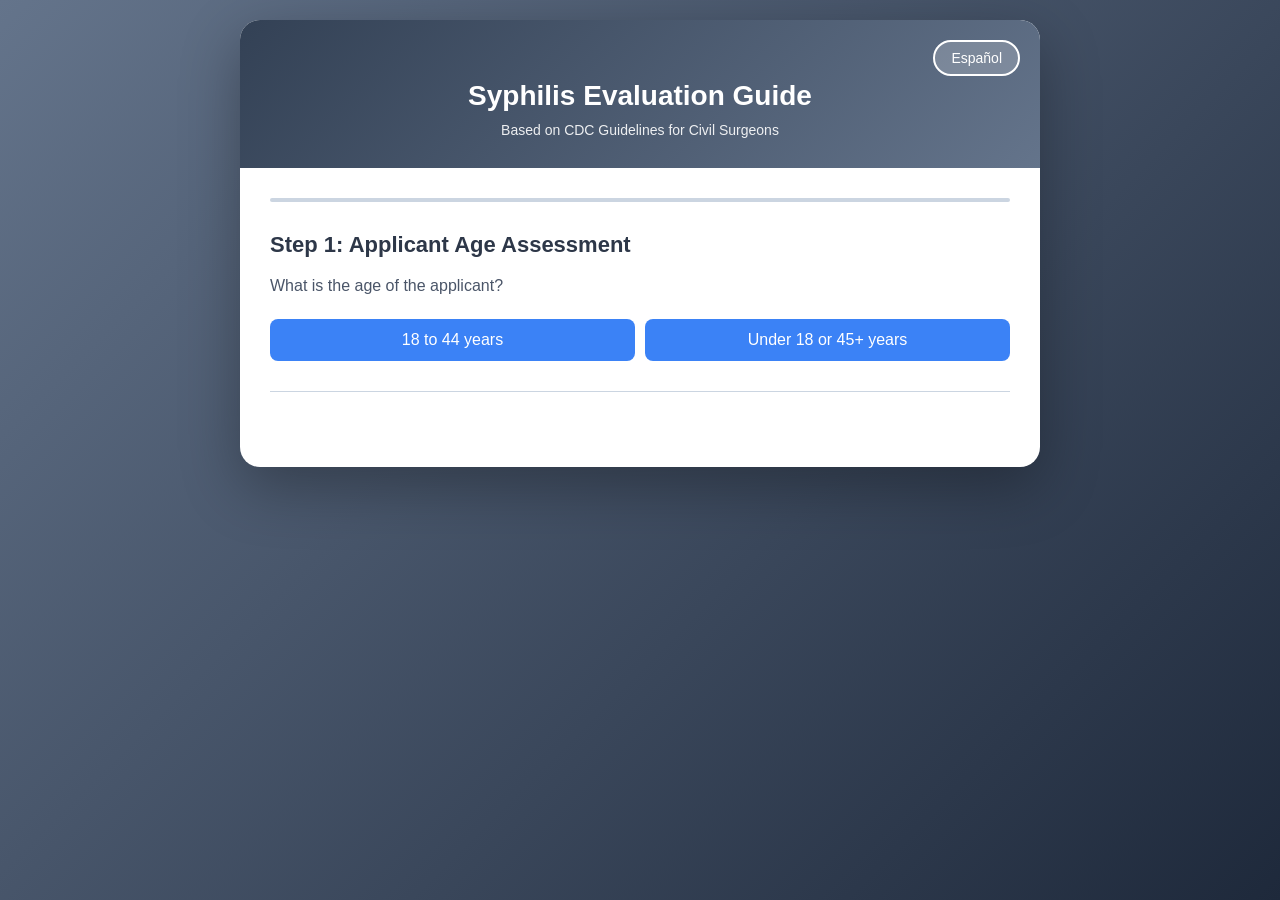
==== index.html @ 710789fc "Initial commit: Syphilis Evaluation Guide PWA" ====
<!DOCTYPE html>
<html lang="en">
<head>
    <meta charset="UTF-8">
    <meta name="viewport" content="width=device-width, initial-scale=1.0">
    <title>Syphilis Evaluation Guide - CDC Guidelines / Guía de Evaluación de Sífilis</title>
    
    <!-- PWA Meta Tags -->
    <link rel="manifest" href="./manifest.json">
    <meta name="theme-color" content="#1e40af">
    <meta name="msapplication-TileColor" content="#1e40af">
    <meta name="msapplication-navbutton-color" content="#1e40af">
    <meta name="application-name" content="Syphilis Guide">
    
    <!-- iOS Meta Tags -->
    <meta name="apple-mobile-web-app-capable" content="yes">
    <meta name="apple-mobile-web-app-status-bar-style" content="default">
    <meta name="apple-mobile-web-app-title" content="Syphilis Guide">
    <link rel="apple-touch-icon" href="./imm_syph_icon_192.png">
    <link rel="apple-touch-icon-precomposed" href="./imm_syph_icon_192.png">
    <link rel="apple-touch-icon" sizes="180x180" href="./imm_syph_icon_192.png">
    <link rel="apple-touch-icon" sizes="152x152" href="./imm_syph_icon_192.png">
    <link rel="apple-touch-icon" sizes="120x120" href="./imm_syph_icon_192.png">
    
    <!-- Favicon -->
    <link rel="icon" type="image/png" sizes="192x192" href="./imm_syph_icon_192.png">
    <link rel="icon" type="image/png" sizes="512x512" href="./imm_syph_icon_512.png">
    <style>
        * {
            margin: 0;
            padding: 0;
            box-sizing: border-box;
        }
        
        body {
            font-family: -apple-system, BlinkMacSystemFont, 'Segoe UI', Roboto, Oxygen, Ubuntu, sans-serif;
            background: linear-gradient(135deg, #64748b 0%, #1e293b 100%);
            min-height: 100vh;
            padding: 20px;
        }
        
        .container {
            max-width: 800px;
            margin: 0 auto;
            background: white;
            border-radius: 20px;
            box-shadow: 0 20px 60px rgba(0,0,0,0.3);
            overflow: hidden;
            animation: slideIn 0.5s ease-out;
        }
        
        @keyframes slideIn {
            from {
                opacity: 0;
                transform: translateY(-20px);
            }
            to {
                opacity: 1;
                transform: translateY(0);
            }
        }
        
        .header {
            background: linear-gradient(135deg, #334155 0%, #64748b 100%);
            color: white;
            padding: 60px 30px 30px;
            text-align: center;
            position: relative;
        }
        
        .header h1 {
            font-size: 28px;
            margin-bottom: 10px;
        }
        
        .header p {
            opacity: 0.9;
            font-size: 14px;
        }
        
        .language-toggle {
            position: absolute !important;
            top: 20px !important;
            right: 20px !important;
            background: rgba(255,255,255,0.2) !important;
            border: 2px solid white !important;
            color: white !important;
            padding: 8px 16px !important;
            border-radius: 20px !important;
            cursor: pointer !important;
            font-size: 14px !important;
            transition: all 0.3s ease !important;
            z-index: 10 !important;
            flex: none !important;
            min-width: auto !important;
        }
        
        /* Mobile responsive styles */
        @media (max-width: 768px) {
            body {
                padding: 10px;
            }
            
            .header {
                padding: 70px 20px 30px;
            }
            
            .header h1 {
                font-size: 24px;
                margin-top: 10px;
            }
            
            .language-toggle {
                top: 15px;
                right: 15px;
                font-size: 12px;
                padding: 6px 12px;
            }
            
            .content {
                padding: 20px;
            }
        }
        
        @media (max-width: 480px) {
            .header {
                padding: 80px 15px 25px;
            }
            
            .header h1 {
                font-size: 20px;
                line-height: 1.2;
            }
            
            .language-toggle {
                top: 12px;
                right: 12px;
                font-size: 11px;
                padding: 5px 10px;
            }
        }
        
        .language-toggle:hover {
            background: rgba(255,255,255,0.3) !important;
            transform: translateY(-2px) !important;
        }
        
        .content {
            padding: 30px;
        }
        
        .step {
            display: none;
            animation: fadeIn 0.3s ease-in;
        }
        
        .step.active {
            display: block;
        }
        
        @keyframes fadeIn {
            from {
                opacity: 0;
            }
            to {
                opacity: 1;
            }
        }
        
        .question {
            margin-bottom: 25px;
        }
        
        .question h2 {
            color: #2d3748;
            font-size: 22px;
            margin-bottom: 15px;
        }
        
        .question p {
            color: #4a5568;
            line-height: 1.6;
            margin-bottom: 20px;
        }
        
        .button-group {
            display: flex;
            gap: 10px;
            flex-wrap: wrap;
        }
        
        button {
            background: #3b82f6;
            color: white;
            border: none;
            padding: 12px 24px;
            font-size: 16px;
            border-radius: 8px;
            cursor: pointer;
            transition: all 0.3s ease;
            flex: 1;
            min-width: 120px;
            text-align: center;
            box-sizing: border-box;
        }
        
        button:hover {
            background: #1d4ed8;
            transform: translateY(-2px);
            box-shadow: 0 4px 12px rgba(59, 130, 246, 0.3);
        }
        
        button.secondary {
            background: #64748b;
        }
        
        button.secondary:hover {
            background: #475569;
        }
        
        .result {
            background: #f1f5f9;
            border-left: 4px solid #3b82f6;
            padding: 20px;
            border-radius: 8px;
            margin-bottom: 20px;
        }
        
        .result h3 {
            color: #1e40af;
            margin-bottom: 10px;
        }
        
        .result p {
            color: #1e40af;
            line-height: 1.6;
        }
        
        .result ul {
            margin: 10px 0 10px 20px;
            color: #1e40af;
        }
        
        .result li {
            margin: 5px 0;
        }
        
        .warning {
            background: #fef2f2;
            border-left: 4px solid #dc2626;
            padding: 15px;
            border-radius: 8px;
            margin: 15px 0;
        }
        
        .warning strong {
            color: #dc2626;
        }
        
        .info {
            background: #eff6ff;
            border-left: 4px solid #60a5fa;
            padding: 15px;
            border-radius: 8px;
            margin: 15px 0;
        }
        
        .info strong {
            color: #3b82f6;
        }
        
        .progress-bar {
            background: #cbd5e1;
            height: 4px;
            border-radius: 2px;
            margin-bottom: 30px;
            overflow: hidden;
        }
        
        .progress {
            background: #3b82f6;
            height: 100%;
            width: 0;
            transition: width 0.3s ease;
        }
        
        .nav-buttons {
            display: flex;
            justify-content: space-between;
            margin-top: 30px;
            padding-top: 20px;
            border-top: 1px solid #cbd5e1;
        }
        
        .treatment-table {
            width: 100%;
            border-collapse: collapse;
            margin: 20px 0;
        }
        
        .treatment-table th,
        .treatment-table td {
            padding: 12px;
            text-align: left;
            border-bottom: 1px solid #cbd5e1;
        }
        
        .treatment-table th {
            background: #f1f5f9;
            font-weight: 600;
            color: #1e40af;
        }
        
        .treatment-table td {
            color: #475569;
        }
        
        .badge {
            display: inline-block;
            padding: 4px 12px;
            background: #e2e8f0;
            color: #1e40af;
            border-radius: 12px;
            font-size: 14px;
            font-weight: 500;
        }
        
        .badge.class-a {
            background: #fed7d7;
            color: #742a2a;
        }
        
        .badge.class-b {
            background: #dbeafe;
            color: #1e40af;
        }
        
        .badge.no-class {
            background: #d1fae5;
            color: #065f46;
            border: 2px solid #047857;
        }
        
        .lang-en { display: inline-block !important; }
        .lang-es { display: none !important; }
        body.spanish .lang-en { display: none !important; }
        body.spanish .lang-es { display: inline-block !important; }
    </style>
</head>
<body>
    <div class="container">
        <div class="header">
            <button class="language-toggle" onclick="toggleLanguage()">
                <span class="lang-en">Español</span>
                <span class="lang-es">English</span>
            </button>
            <h1>
                <span class="lang-en">Syphilis Evaluation Guide</span>
                <span class="lang-es">Guía de Evaluación de Sífilis</span>
            </h1>
            <p>
                <span class="lang-en">Based on CDC Guidelines for Civil Surgeons</span>
                <span class="lang-es">Basado en las Directrices de los CDC para Cirujanos Civiles</span>
            </p>
        </div>
        
        <div class="content">
            <div class="progress-bar">
                <div class="progress" id="progressBar"></div>
            </div>
            
            <!-- Step 1: Age Assessment -->
            <div class="step active" id="step1">
                <div class="question">
                    <h2>
                        <span class="lang-en">Step 1: Applicant Age Assessment</span>
                        <span class="lang-es">Paso 1: Evaluación de Edad del Solicitante</span>
                    </h2>
                    <p>
                        <span class="lang-en">What is the age of the applicant?</span>
                        <span class="lang-es">¿Cuál es la edad del solicitante?</span>
                    </p>
                    <div class="button-group">
                        <button onclick="goToStep(2)">
                            <span class="lang-en">18 to 44 years</span>
                            <span class="lang-es">18 a 44 años</span>
                        </button>
                        <button onclick="goToStep(1.5)">
                            <span class="lang-en">Under 18 or 45+ years</span>
                            <span class="lang-es">Menor de 18 o 45+ años</span>
                        </button>
                    </div>
                    <div class="nav-buttons">
                        <button onclick="goBack()" class="secondary back-button" style="display: none;">← <span class="lang-en">Back</span><span class="lang-es">Atrás</span></button>
                    </div>
                </div>
            </div>
            
            <!-- Step 1.5: Suspicion Check for Under 18 or 45+ -->
            <div class="step" id="step1.5">
                <div class="question">
                    <h2>
                        <span class="lang-en">Clinical Suspicion Assessment</span>
                        <span class="lang-es">Evaluación de Sospecha Clínica</span>
                    </h2>
                    <p>
                        <span class="lang-en">Is there reason to suspect syphilis infection?</span>
                        <span class="lang-es">¿Hay razón para sospechar infección por sífilis?</span>
                    </p>
                    <div class="info">
                        <strong>
                            <span class="lang-en">Consider if patient has:</span>
                            <span class="lang-es">Considere si el paciente tiene:</span>
                        </strong>
                        <ul>
                            <li>
                                <span class="lang-en">History of painless genital, anal, or oral sores</span>
                                <span class="lang-es">Historial de llagas indoloras genitales, anales u orales</span>
                            </li>
                            <li>
                                <span class="lang-en">Rash on body, especially palms/soles</span>
                                <span class="lang-es">Erupción en el cuerpo, especialmente en palmas/plantas</span>
                            </li>
                            <li>
                                <span class="lang-en">Partner with syphilis</span>
                                <span class="lang-es">Pareja con sífilis</span>
                            </li>
                            <li>
                                <span class="lang-en">Signs of congenital syphilis (for children)</span>
                                <span class="lang-es">Signos de sífilis congénita (para niños)</span>
                            </li>
                        </ul>
                    </div>
                    <div class="button-group">
                        <button onclick="goToStep(2)">
                            <span class="lang-en">Yes - Proceed with Testing</span>
                            <span class="lang-es">Sí - Proceder con Pruebas</span>
                        </button>
                        <button onclick="showNoTestingRequired()">
                            <span class="lang-en">No - No Testing Required</span>
                            <span class="lang-es">No - No se Requieren Pruebas</span>
                        </button>
                    </div>
                    <div class="nav-buttons">
                        <button onclick="goBack()" class="secondary back-button">← <span class="lang-en">Back</span><span class="lang-es">Atrás</span></button>
                    </div>
                </div>
            </div>
            
            <!-- Step 2: Testing Algorithm Selection -->
            <div class="step" id="step2">
                <div class="question">
                    <h2>
                        <span class="lang-en">Step 2: Select Testing Algorithm</span>
                        <span class="lang-es">Paso 2: Seleccionar Algoritmo de Prueba</span>
                    </h2>
                    <p>
                        <span class="lang-en">Which testing algorithm will you use?</span>
                        <span class="lang-es">¿Qué algoritmo de prueba utilizará?</span>
                    </p>
                    <div class="info">
                        <strong>
                            <span class="lang-en">Note:</span>
                            <span class="lang-es">Nota:</span>
                        </strong> 
                        <span class="lang-en">
                            &bull; Traditional algorithm will run Non-Treponemal Test first (RPR / VDRL).<br>
                            &bull; Reverse algorithm will run Treponemal Test first (T. Pallidum Total AB with Reflex).<br>
                            &bull; Both algorithms are CDC-approved. All tests must be performed on the same blood sample.
                        </span>
                        <span class="lang-es">Ambos algoritmos están aprobados por los CDC. Todas las pruebas deben realizarse en la misma muestra de sangre.</span>
                    </div>
                    <div class="button-group">
                        <button onclick="goToStep(3)">
                            <span class="lang-en">RPR / VDRL</span>
                            <span class="lang-es">RPR / VDRL</span>
                        </button>
                        <button onclick="goToStep(4)">
                            <span class="lang-en">T. Pallidum Total AB with Reflex</span>
                            <span class="lang-es">T. Pallidum Total AB con Reflexión</span>
                        </button>
                    </div>
                    <div class="nav-buttons">
                        <button onclick="goBack()" class="secondary back-button">← <span class="lang-en">Back</span><span class="lang-es">Atrás</span></button>
                    </div>
                </div>
            </div>
            
            <!-- Step 3: Traditional Algorithm -->
            <div class="step" id="step3">
                <div class="question">
                    <h2>
                        <span class="lang-en">Traditional Algorithm Testing</span>
                        <span class="lang-es">Prueba de Algoritmo Tradicional</span>
                    </h2>
                    <p>
                        <span class="lang-en">Start with nontreponemal test (RPR or VDRL)</span>
                        <span class="lang-es">Comience con prueba no treponémica (RPR o VDRL)</span>
                    </p>
                    <div class="warning">
                        <strong>
                            <span class="lang-en">Remember:</span>
                            <span class="lang-es">Recuerde:</span>
                        </strong> 
                        <span class="lang-en">Testing must be ordered by the civil surgeon at the time of immigration medical examination.</span>
                        <span class="lang-es">Las pruebas deben ser ordenadas por el cirujano civil en el momento del examen médico de inmigración.</span>
                    </div>
                    <p>
                        <span class="lang-en">What is the nontreponemal test result?</span>
                        <span class="lang-es">¿Cuál es el resultado de la prueba no treponémica?</span>
                    </p>
                    <div class="button-group">
                        <button onclick="goToStep(3.1)">
                            <span class="lang-en">Reactive (Positive)</span>
                            <span class="lang-es">Reactiva (Positiva)</span>
                        </button>
                        <button onclick="showNegativeResult()">
                            <span class="lang-en">Non-Reactive (Negative)</span>
                            <span class="lang-es">No Reactiva (Negativa)</span>
                        </button>
                    </div>
                    <div class="nav-buttons">
                        <button onclick="goBack()" class="secondary back-button">← <span class="lang-en">Back</span><span class="lang-es">Atrás</span></button>
                    </div>
                </div>
            </div>
            
            <!-- Step 3.1: Treponemal Confirmation -->
            <div class="step" id="step3.1">
                <div class="question">
                    <h2>
                        <span class="lang-en">Treponemal Confirmation Test</span>
                        <span class="lang-es">Prueba de Confirmación Treponémica</span>
                    </h2>
                    <p>
                        <span class="lang-en">Perform treponemal test (TP-PA, TPHA, EIA, CIA, FTA-ABS, etc.)</span>
                        <span class="lang-es">Realizar prueba treponémica (TP-PA, TPHA, EIA, CIA, FTA-ABS, etc.)</span>
                    </p>
                    <p>
                        <span class="lang-en">What is the treponemal test result?</span>
                        <span class="lang-es">¿Cuál es el resultado de la prueba treponémica?</span>
                    </p>
                    <div class="button-group">
                        <button onclick="goToStep(5)">
                            <span class="lang-en">Reactive - Enter Titer</span>
                            <span class="lang-es">Reactiva - Ingresar Título</span>
                        </button>
                        <button onclick="showFalsePositive()">
                            <span class="lang-en">Non-Reactive</span>
                            <span class="lang-es">No Reactiva</span>
                        </button>
                    </div>
                    <div class="nav-buttons">
                        <button onclick="goBack()" class="secondary back-button">← <span class="lang-en">Back</span><span class="lang-es">Atrás</span></button>
                    </div>
                </div>
            </div>
            
            <!-- Step 4: Reverse Algorithm -->
            <div class="step" id="step4">
                <div class="question">
                    <h2>
                        <span class="lang-en">Reverse Algorithm Testing</span>
                        <span class="lang-es">Prueba de Algoritmo Inverso</span>
                    </h2>
                    <p>
                        <span class="lang-en">Start with treponemal test (EIA, CIA, etc.)</span>
                        <span class="lang-es">Comience con prueba treponémica (EIA, CIA, etc.)</span>
                    </p>
                    <div class="warning">
                        <strong>
                            <span class="lang-en">Note:</span>
                            <span class="lang-es">Nota:</span>
                        </strong> 
                        <span class="lang-en">Reverse algorithm not recommended in high prevalence settings.</span>
                        <span class="lang-es">Algoritmo inverso no recomendado en entornos de alta prevalencia.</span>
                    </div>
                    <p>
                        <span class="lang-en">What is the treponemal test result?</span>
                        <span class="lang-es">¿Cuál es el resultado de la prueba treponémica?</span>
                    </p>
                    <div class="button-group">
                        <button onclick="goToStep(4.1)">
                            <span class="lang-en">Reactive (Positive)</span>
                            <span class="lang-es">Reactiva (Positiva)</span>
                        </button>
                        <button onclick="showNegativeResult()">
                            <span class="lang-en">Non-Reactive (Negative)</span>
                            <span class="lang-es">No Reactiva (Negativa)</span>
                        </button>
                    </div>
                    <div class="nav-buttons">
                        <button onclick="goBack()" class="secondary back-button">← <span class="lang-en">Back</span><span class="lang-es">Atrás</span></button>
                    </div>
                </div>
            </div>
            
            <!-- Step 4.1: Nontreponemal Test in Reverse -->
            <div class="step" id="step4.1">
                <div class="question">
                    <h2>
                        <span class="lang-en">Nontreponemal Test (RPR/VDRL)</span>
                        <span class="lang-es">Prueba No Treponémica (RPR/VDRL)</span>
                    </h2>
                    <p>
                        <span class="lang-en">What is the nontreponemal test result and titer?</span>
                        <span class="lang-es">¿Cuál es el resultado y título de la prueba no treponémica?</span>
                    </p>
                    <div class="button-group">
                        <button onclick="goToStep(5)">
                            <span class="lang-en">Reactive - Enter Titer</span>
                            <span class="lang-es">Reactiva - Ingresar Título</span>
                        </button>
                        <button onclick="goToStep(4.2)">
                            <span class="lang-en">Non-Reactive</span>
                            <span class="lang-es">No Reactiva</span>
                        </button>
                    </div>
                    <div class="nav-buttons">
                        <button onclick="goBack()" class="secondary back-button">← <span class="lang-en">Back</span><span class="lang-es">Atrás</span></button>
                    </div>
                </div>
            </div>
            
            <!-- Step 4.2: Second Treponemal Test -->
            <div class="step" id="step4.2">
                <div class="question">
                    <h2>
                        <span class="lang-en">Second Treponemal Test Required</span>
                        <span class="lang-es">Se Requiere Segunda Prueba Treponémica</span>
                    </h2>
                    <p>
                        <span class="lang-en">Perform a different treponemal test (preferably with different antigens)</span>
                        <span class="lang-es">Realizar una prueba treponémica diferente (preferiblemente con diferentes antígenos)</span>
                    </p>
                    <p>
                        <span class="lang-en">What is the second treponemal test result?</span>
                        <span class="lang-es">¿Cuál es el resultado de la segunda prueba treponémica?</span>
                    </p>
                    <div class="button-group">
                        <button onclick="showPastTreatedOrLatent()">
                            <span class="lang-en">Reactive</span>
                            <span class="lang-es">Reactiva</span>
                        </button>
                        <button onclick="showFalsePositive()">
                            <span class="lang-en">Non-Reactive</span>
                            <span class="lang-es">No Reactiva</span>
                        </button>
                    </div>
                    <div class="nav-buttons">
                        <button onclick="goBack()" class="secondary back-button">← <span class="lang-en">Back</span><span class="lang-es">Atrás</span></button>
                    </div>
                </div>
            </div>
            
            <!-- Step 5: Titer Assessment -->
            <div class="step" id="step5">
                <div class="question">
                    <h2>
                        <span class="lang-en">Nontreponemal Titer Result</span>
                        <span class="lang-es">Resultado del Título No Treponémico</span>
                    </h2>
                    <p>
                        <span class="lang-en">What is the quantitative titer?</span>
                        <span class="lang-es">¿Cuál es el título cuantitativo?</span>
                    </p>
                    <div class="info">
                        <strong>
                            <span class="lang-en">Important:</span>
                            <span class="lang-es">Importante:</span>
                        </strong> 
                        <span class="lang-en">Document exact titer on Form I-693</span>
                        <span class="lang-es">Documentar el título exacto en el Formulario I-693</span>
                    </div>
                    <div class="button-group">
                        <button onclick="goToStep(6, 'high')">≥ 1:8</button>
                        <button onclick="goToStep(6, 'low')">< 1:8</button>
                    </div>
                    <div class="nav-buttons">
                        <button onclick="goBack()" class="secondary back-button">← <span class="lang-en">Back</span><span class="lang-es">Atrás</span></button>
                    </div>
                </div>
            </div>
            
            <!-- Step 5.5: Treatment Status Check -->
            <div class="step" id="step5.5">
                <div class="question">
                    <h2>
                        <span class="lang-en">Previous Treatment Assessment</span>
                        <span class="lang-es">Evaluación de Tratamiento Previo</span>
                    </h2>
                    <p>
                        <span class="lang-en">Has the patient already been treated for syphilis?</span>
                        <span class="lang-es">¿Ha sido tratado el paciente por sífilis?</span>
                    </p>
                    <div class="button-group">
                        <button onclick="goToStep(5.6)">
                            <span class="lang-en">Yes - Already Treated</span>
                            <span class="lang-es">Sí - Ya Tratado</span>
                        </button>
                        <button onclick="goToStep(6)">
                            <span class="lang-en">No - Needs Treatment</span>
                            <span class="lang-es">No - Necesita Tratamiento</span>
                        </button>
                    </div>
                    <div class="nav-buttons">
                        <button onclick="goBack()" class="secondary back-button">← <span class="lang-en">Back</span><span class="lang-es">Atrás</span></button>
                    </div>
                </div>
            </div>
            
            <!-- Step 5.6: Previous Stage Diagnosis -->
            <div class="step" id="step5.6">
                <div class="question">
                    <h2>
                        <span class="lang-en">Previous Syphilis Stage Diagnosis</span>
                        <span class="lang-es">Diagnóstico Previo de Etapa de Sífilis</span>
                    </h2>
                    <p>
                        <span class="lang-en">What stage of syphilis was previously diagnosed?</span>
                        <span class="lang-es">¿Qué etapa de sífilis fue diagnosticada previamente?</span>
                    </p>
                    <div class="button-group">
                        <button onclick="setPreviousStage('primary')">
                            <span class="lang-en">Primary</span>
                            <span class="lang-es">Primaria</span>
                        </button>
                        <button onclick="setPreviousStage('secondary')">
                            <span class="lang-en">Secondary</span>
                            <span class="lang-es">Secundaria</span>
                        </button>
                        <button onclick="setPreviousStage('earlyLatent')">
                            <span class="lang-en">Early Latent</span>
                            <span class="lang-es">Latente Temprana</span>
                        </button>
                        <button onclick="setPreviousStage('lateLatent')">
                            <span class="lang-en">Late Latent / Unknown</span>
                            <span class="lang-es">Latente Tardía / Desconocida</span>
                        </button>
                        <button onclick="setPreviousStage('tertiary')">
                            <span class="lang-en">Tertiary</span>
                            <span class="lang-es">Terciaria</span>
                        </button>
                    </div>
                    <div class="nav-buttons">
                        <button onclick="goBack()" class="secondary back-button">← <span class="lang-en">Back</span><span class="lang-es">Atrás</span></button>
                    </div>
                </div>
            </div>
            
            <!-- Step 5.7: Treatment Details -->
            <div class="step" id="step5.7">
                <div class="question">
                    <h2>
                        <span class="lang-en">Previous Treatment Details</span>
                        <span class="lang-es">Detalles del Tratamiento Previo</span>
                    </h2>
                    <p>
                        <span class="lang-en">What treatment was administered?</span>
                        <span class="lang-es">¿Qué tratamiento fue administrado?</span>
                    </p>
                    <div class="info">
                        <strong>
                            <span class="lang-en">Select medication and number of doses:</span>
                            <span class="lang-es">Seleccione medicamento y número de dosis:</span>
                        </strong>
                    </div>
                    
                    <div style="margin-bottom: 20px;">
                        <p style="margin-bottom: 10px;">
                            <span class="lang-en">Medication:</span>
                            <span class="lang-es">Medicamento:</span>
                        </p>
                        <div class="button-group">
                            <button onclick="setMedication('benzathine')" id="benzathineBtn" style="background: #718096;">
                                <span class="lang-en">Benzathine penicillin G / Bicillin LA<br>2.4 million units IM</span>
                                <span class="lang-es">Penicilina G benzatínica / Bicillin LA<br>2.4 millones de unidades IM</span>
                            </button>
                            <button onclick="setMedication('other')" id="otherMedBtn" style="background: #718096;">
                                <span class="lang-en">Other medication</span>
                                <span class="lang-es">Otro medicamento</span>
                            </button>
                        </div>
                    </div>
                    
                    <div style="margin-bottom: 20px;">
                        <p style="margin-bottom: 10px;">
                            <span class="lang-en">Number of doses:</span>
                            <span class="lang-es">Número de dosis:</span>
                        </p>
                        <div class="button-group">
                            <button onclick="setDoses(1)" id="dose1Btn" style="background: #718096;">1</button>
                            <button onclick="setDoses(2)" id="dose2Btn" style="background: #718096;">2</button>
                            <button onclick="setDoses(3)" id="dose3Btn" style="background: #718096;">3</button>
                            <button onclick="setDoses(4)" id="dose4Btn" style="background: #718096;">4+</button>
                        </div>
                    </div>
                    
                    <div style="margin-top: 30px;">
                        <button onclick="evaluateTreatment()" style="width: 100%; background: #48bb78;">
                            <span class="lang-en">Evaluate Treatment Adequacy</span>
                            <span class="lang-es">Evaluar Adecuación del Tratamiento</span>
                        </button>
                    </div>
                    
                    <div class="nav-buttons">
                        <button onclick="goBack()" class="secondary back-button">← <span class="lang-en">Back</span><span class="lang-es">Atrás</span></button>
                    </div>
                </div>
            </div>
            
            <!-- Step 6: Clinical Staging -->
            <div class="step" id="step6">
                <div class="question">
                    <h2>
                        <span class="lang-en">Clinical Staging Assessment</span>
                        <span class="lang-es">Evaluación de Estadificación Clínica</span>
                    </h2>
                    <div id="classAStatus" style="display: none;">
                        <div class="warning">
                            <span class="badge class-a">Class A / Clase A</span>
                            <strong>
                                <span class="lang-en">Syphilis Infection Confirmed:</span>
                                <span class="lang-es">Infección por Sífilis Confirmada:</span>
                            </strong>
                            <span class="lang-en">This indicates syphilis infection requiring treatment.</span>
                            <span class="lang-es">Esto indica infección por sífilis que requiere tratamiento.</span>
                        </div>
                    </div>
                    <div class="warning">
                        <strong>
                            <span class="lang-en">Important:</span>
                            <span class="lang-es">Importante:</span>
                        </strong> 
                        <span class="lang-en">External genital and rectal exams ONLY after laboratory confirmation. Chaperone MUST be present.</span>
                        <span class="lang-es">Exámenes genitales externos y rectales SOLO después de confirmación de laboratorio. DEBE estar presente un acompañante.</span>
                    </div>
                    <p>
                        <span class="lang-en">Based on history, physical exam, and test results, determine the stage:</span>
                        <span class="lang-es">Basándose en el historial, examen físico y resultados de pruebas, determine la etapa:</span>
                    </p>
                    <div class="button-group">
                        <button onclick="showTreatment('primary')">
                            <span class="lang-en">Primary</span>
                            <span class="lang-es">Primaria</span>
                        </button>
                        <button onclick="showTreatment('secondary')">
                            <span class="lang-en">Secondary</span>
                            <span class="lang-es">Secundaria</span>
                        </button>
                        <button onclick="showTreatment('earlyLatent')">
                            <span class="lang-en">Early Latent</span>
                            <span class="lang-es">Latente Temprana</span>
                        </button>
                        <button onclick="showTreatment('lateLatent')">
                            <span class="lang-en">Late Latent / Unknown Duration</span>
                            <span class="lang-es">Latente Tardía / Duración Desconocida</span>
                        </button>
                        <button onclick="showTreatment('tertiary')">
                            <span class="lang-en">Tertiary</span>
                            <span class="lang-es">Terciaria</span>
                        </button>
                    </div>
                    <div class="nav-buttons">
                        <button onclick="goBack()" class="secondary back-button">← <span class="lang-en">Back</span><span class="lang-es">Atrás</span></button>
                    </div>
                </div>
            </div>
            
            <!-- Results Section -->
            <div class="step" id="results">
                <div id="resultsContent"></div>
            </div>
        </div>
    </div>
    
    <script>
        let currentStep = 1;
        let titerLevel = '';
        let stepHistory = [1];
        let currentLanguage = 'en';
        let previousStage = '';
        let selectedMedication = '';
        let selectedDoses = 0;
        
        function toggleLanguage() {
            currentLanguage = currentLanguage === 'en' ? 'es' : 'en';
            document.body.classList.toggle('spanish');
        }
        
        function getText(enText, esText) {
            return currentLanguage === 'en' ? enText : esText;
        }
        
        function getLangSpan(enText, esText) {
            return `<span class="lang-en">${enText}</span><span class="lang-es">${esText}</span>`;
        }
        
        function updateProgress(step) {
            const totalSteps = 6;
            const progress = (step / totalSteps) * 100;
            document.getElementById('progressBar').style.width = progress + '%';
        }
        
        function setPreviousStage(stage) {
            previousStage = stage;
            goToStep(5.7);
        }
        
        function setMedication(med) {
            selectedMedication = med;
            // Update button styles
            document.getElementById('benzathineBtn').style.background = med === 'benzathine' ? '#667eea' : '#718096';
            document.getElementById('otherMedBtn').style.background = med === 'other' ? '#667eea' : '#718096';
        }
        
        function setDoses(num) {
            selectedDoses = num;
            // Update button styles
            document.getElementById('dose1Btn').style.background = num === 1 ? '#667eea' : '#718096';
            document.getElementById('dose2Btn').style.background = num === 2 ? '#667eea' : '#718096';
            document.getElementById('dose3Btn').style.background = num === 3 ? '#667eea' : '#718096';
            document.getElementById('dose4Btn').style.background = num === 4 ? '#667eea' : '#718096';
        }
        
        function evaluateTreatment() {
            if (!selectedMedication || !selectedDoses) {
                alert(getText('Please select both medication and number of doses', 'Por favor seleccione tanto el medicamento como el número de dosis'));
                return;
            }
            
            // Special case for "other" medication - requires civil surgeon consultation
            if (selectedMedication === 'other') {
                showPreviousTreatmentResult('unknown', previousStage, selectedMedication, selectedDoses, 0);
                return;
            }
            
            // Define correct treatment for each stage
            const correctTreatment = {
                primary: { doses: 1 },
                secondary: { doses: 1 },
                earlyLatent: { doses: 1 },
                lateLatent: { doses: 3 },
                tertiary: { doses: 3 }
            };
            
            const stageData = correctTreatment[previousStage];
            const isCorrectMed = selectedMedication === 'benzathine';
            const isCorrectDoses = selectedDoses >= stageData.doses; // Changed to >= for "adequate or more"
            const isAdequate = isCorrectMed && isCorrectDoses;
            
            showPreviousTreatmentResult(isAdequate, previousStage, selectedMedication, selectedDoses, stageData.doses);
        }
        
        function showPreviousTreatmentResult(isAdequate, stage, medication, doses, correctDoses) {
            const stageNames = {
                primary: getText('Primary', 'Primaria'),
                secondary: getText('Secondary', 'Secundaria'),
                earlyLatent: getText('Early Latent', 'Latente Temprana'),
                lateLatent: getText('Late Latent / Unknown Duration', 'Latente Tardía / Duración Desconocida'),
                tertiary: getText('Tertiary', 'Terciaria')
            };
            
            let content = '';
            
            if (isAdequate === 'unknown') {
                content = `
                    <div class="result">
                        <h3>${getText('Unknown if Adequately Treated', 'Se Desconoce si Está Tratado Adecuadamente')}</h3>
                        <span class="badge" style="background: #f6ad55; color: #744210;">Requires Review / Requiere Revisión</span>
                        
                        <table class="treatment-table">
                            <tr>
                                <th>${getText('Previous Stage', 'Etapa Previa')}</th>
                                <td>${stageNames[stage]}</td>
                            </tr>
                            <tr>
                                <th>${getText('Treatment Received', 'Tratamiento Recibido')}</th>
                                <td>${getText('Other medication', 'Otro medicamento')} × ${doses} ${getText('dose(s)', 'dosis')}</td>
                            </tr>
                            <tr>
                                <th>${getText('Treatment Assessment', 'Evaluación del Tratamiento')}</th>
                                <td style="color: #744210; font-weight: bold;">${getText('UNKNOWN ADEQUACY', 'ADECUACIÓN DESCONOCIDA')}</td>
                            </tr>
                        </table>
                        
                        <div class="warning" style="background-color: #fef5e7; border-color: #f6ad55;">
                            <strong>${getText('Civil Surgeon Consultation Required:', 'Consulta con Cirujano Civil Requerida:')}</strong>
                            <p>${getText(
                                'The adequacy of treatment with medications other than benzathine penicillin G / Bicillin LA cannot be determined using these guidelines. Please consult with the civil surgeon to determine if the previous treatment was adequate.',
                                'No se puede determinar la adecuación del tratamiento con medicamentos distintos a la penicilina G benzatínica usando estas pautas. Por favor consulte con el cirujano civil para determinar si el tratamiento previo fue adecuado.'
                            )}</p>
                        </div>
                        
                        <div class="info">
                            <strong>${getText('Required Actions:', 'Acciones Requeridas:')}</strong>
                            <ul>
                                <li>${getText('Document all previous treatment details on Form I-693', 'Documentar todos los detalles del tratamiento previo en el Formulario I-693')}</li>
                                <li>${getText('Include medication name, dosage, route, and duration', 'Incluir nombre del medicamento, dosis, vía y duración')}</li>
                                <li>${getText('Consult civil surgeon for adequacy determination', 'Consultar al cirujano civil para determinación de adecuación')}</li>
                                <li>${getText('Follow civil surgeon recommendations for any additional treatment', 'Seguir recomendaciones del cirujano civil para cualquier tratamiento adicional')}</li>
                            </ul>
                        </div>
                    </div>
                `;
            } else if (isAdequate) {
                content = `
                    <div class="result">
                        <h3>${getText('Adequately Treated Syphilis', 'Sífilis Tratada Adecuadamente')}</h3>
                        <span class="badge class-b">Class B / Clase B</span>
                        
                        <table class="treatment-table">
                            <tr>
                                <th>${getText('Previous Stage', 'Etapa Previa')}</th>
                                <td>${stageNames[stage]}</td>
                            </tr>
                            <tr>
                                <th>${getText('Treatment Received', 'Tratamiento Recibido')}</th>
                                <td>${getText(
                                    `Benzathine penicillin G / Bicillin LA<br>2.4 million units IM × ${doses} dose(s)`,
                                    `Penicilina G benzatínica / Bicillin LA<br>2.4 millones de unidades IM × ${doses} dosis`
                                )}</td>
                            </tr>
                            <tr>
                                <th>${getText('Treatment Assessment', 'Evaluación del Tratamiento')}</th>
                                <td style="color: #22543d; font-weight: bold;">${getText('ADEQUATE', 'ADECUADO')}</td>
                            </tr>
                        </table>
                        
                        <div class="info">
                            <strong>${getText('Documentation Required:', 'Documentación Requerida:')}</strong>
                            <ul>
                                <li>${getText('Record previous treatment details on Form I-693', 'Registrar detalles del tratamiento previo en el Formulario I-693')}</li>
                                <li>${getText('Include treatment dates and doses administered', 'Incluir fechas de tratamiento y dosis administradas')}</li>
                                <li>${getText('Document current test results showing response to treatment', 'Documentar resultados actuales que muestren respuesta al tratamiento')}</li>
                            </ul>
                        </div>
                        
                        <div class="info">
                            <strong>${getText('Follow-up:', 'Seguimiento:')}</strong>
                            <p>${getText(
                                'Continue monitoring per CDC guidelines. Titer should show appropriate decline.',
                                'Continuar monitoreo según las pautas de los CDC. El título debe mostrar disminución apropiada.'
                            )}</p>
                        </div>
                    </div>
                `;
            } else {
                const inadequateReason = medication !== 'benzathine' 
                    ? getText('incorrect medication', 'medicamento incorrecto')
                    : getText(`incorrect number of doses (${doses} given, ${correctDoses} required)`, `número incorrecto de dosis (${doses} administradas, ${correctDoses} requeridas)`);
                
                content = `
                    <div class="result">
                        <h3>${getText('Inadequately Treated Syphilis', 'Sífilis Tratada Inadecuadamente')}</h3>
                        <span class="badge class-a">Class A / Clase A</span>
                        
                        <table class="treatment-table">
                            <tr>
                                <th>${getText('Previous Stage', 'Etapa Previa')}</th>
                                <td>${stageNames[stage]}</td>
                            </tr>
                            <tr>
                                <th>${getText('Treatment Received', 'Tratamiento Recibido')}</th>
                                <td>${medication === 'benzathine' 
                                    ? getText(
                                        `Benzathine penicillin G / Bicillin LA 2.4 million units IM × ${doses} dose(s)`,
                                        `Penicilina G benzatínica 2.4 millones de unidades IM × ${doses} dosis`
                                    )
                                    : getText('Other medication', 'Otro medicamento')
                                }</td>
                            </tr>
                            <tr>
                                <th>${getText('Required Treatment', 'Tratamiento Requerido')}</th>
                                <td>${getText(
                                    `Benzathine penicillin G / Bicillin LA 2.4 million units IM × ${correctDoses} dose(s)`,
                                    `Penicilina G benzatínica 2.4 millones de unidades IM × ${correctDoses} dosis`
                                )}</td>
                            </tr>
                            <tr>
                                <th>${getText('Treatment Assessment', 'Evaluación del Tratamiento')}</th>
                                <td style="color: #742a2a; font-weight: bold;">${getText('INADEQUATE', 'INADECUADO')} - ${inadequateReason}</td>
                            </tr>
                        </table>
                        
                        <div class="warning">
                            <strong>${getText('Action Required:', 'Acción Requerida:')}</strong>
                            <p>${getText(
                                'Patient requires retreatment with appropriate regimen for the diagnosed stage.',
                                'El paciente requiere retratamiento con el régimen apropiado para la etapa diagnosticada.'
                            )}</p>
                        </div>
                        
                        <div class="info">
                            <strong>${getText('Retreatment Required:', 'Retratamiento Requerido:')}</strong>
                            <p>${getText(
                                `Benzathine penicillin G / Bicillin LA 2.4 million units IM × ${correctDoses} dose(s)`,
                                `Penicilina G benzatínica 2.4 millones de unidades IM × ${correctDoses} dosis`
                            )}</p>
                            ${correctDoses === 3 ? `<p>${getText('(Weekly doses for 3 weeks)', '(Dosis semanales por 3 semanas)')}</p>` : ''}
                        </div>
                        
                        <div class="info">
                            <strong>${getText('Documentation:', 'Documentación:')}</strong>
                            <ul>
                                <li>${getText('Document inadequate previous treatment on Form I-693', 'Documentar tratamiento previo inadecuado en el Formulario I-693')}</li>
                                <li>${getText('Record new treatment plan and schedule', 'Registrar nuevo plan de tratamiento y calendario')}</li>
                                <li>${getText('Schedule follow-up appointments', 'Programar citas de seguimiento')}</li>
                            </ul>
                        </div>
                    </div>
                `;
            }
            
            showResults(content);
        }
        
        function goToStep(stepNumber, titer = '') {
            if (titer) {
                titerLevel = titer;
            }
            
            document.querySelectorAll('.step').forEach(step => {
                step.classList.remove('active');
            });
            
            const stepElement = document.getElementById('step' + stepNumber) || document.getElementById(stepNumber);
            if (stepElement) {
                stepElement.classList.add('active');
            }
            
            // Show Class A status for both high and low titers on Clinical Staging Assessment page
            if (stepNumber === 6 && (titerLevel === 'high' || titerLevel === 'low')) {
                const classAStatus = document.getElementById('classAStatus');
                if (classAStatus) {
                    classAStatus.style.display = 'block';
                }
            } else if (stepNumber === 6) {
                const classAStatus = document.getElementById('classAStatus');
                if (classAStatus) {
                    classAStatus.style.display = 'none';
                }
            }
            
            // Add to history if moving forward
            if (stepNumber !== stepHistory[stepHistory.length - 1]) {
                stepHistory.push(stepNumber);
            }
            
            currentStep = stepNumber;
            
            // Only update progress bar for numeric steps
            if (typeof stepNumber === 'number') {
                updateProgress(Math.floor(stepNumber));
            }
            
            // Show/hide back button
            updateBackButton();
            
            window.scrollTo({ top: 0, behavior: 'smooth' });
        }
        
        function goBack() {
            if (stepHistory.length > 1) {
                stepHistory.pop(); // Remove current step
                const previousStep = stepHistory[stepHistory.length - 1];
                
                // Special case: if going back to the "past treated" page
                if (previousStep === 'pastTreatedPage') {
                    showPastTreatedOrLatent();
                } else {
                    goToStep(previousStep);
                }
            }
        }
        
        function updateBackButton() {
            const backButtons = document.querySelectorAll('.back-button');
            backButtons.forEach(button => {
                if (stepHistory.length > 1 && currentStep !== 'results' && currentStep !== 1) {
                    button.style.display = 'block';
                } else {
                    button.style.display = 'none';
                }
            });
        }
        
        function showResults(content) {
            document.getElementById('resultsContent').innerHTML = content;
            
            // Add back button to results if there's history
            const backButtonHtml = `<button onclick="goBack()" class="secondary">← <span class="lang-en">Back</span><span class="lang-es">Atrás</span></button>`;
            const startOverButtonHtml = `<button onclick="resetEvaluation()"><span class="lang-en">Start Over</span><span class="lang-es">Comenzar de Nuevo</span></button>`;
            
            if (stepHistory.length > 1) {
                document.getElementById('resultsContent').innerHTML += `
                    <div class="nav-buttons" style="margin-top: 30px; padding-top: 20px; border-top: 1px solid #e2e8f0;">
                        ${backButtonHtml}
                        ${startOverButtonHtml}
                    </div>
                `;
            } else {
                document.getElementById('resultsContent').innerHTML += `
                    <div class="nav-buttons" style="margin-top: 30px; padding-top: 20px; border-top: 1px solid #e2e8f0;">
                        ${startOverButtonHtml}
                    </div>
                `;
            }
            
            goToStep('results');
        }
        
        function showNoTestingRequired() {
            const content = `
                <div class="result">
                    <h3>${getLangSpan('No Testing Required', 'No se Requieren Pruebas')}</h3>
                    <span class="badge no-class">${getLangSpan('No Class', 'Sin Clase')}</span>
                    <p>${getLangSpan(
                        'Based on age and lack of clinical suspicion, syphilis testing is not required for this applicant.',
                        'Basándose en la edad y la falta de sospecha clínica, no se requieren pruebas de sífilis para este solicitante.'
                    )}</p>
                    <div class="info">
                        <strong>${getLangSpan('Documentation:', 'Documentación:')}</strong>
                        <p>${getLangSpan(
                            'Document on Form I-693 that applicant does not meet age criteria for mandatory testing and has no clinical indication for testing.',
                            'Documente en el Formulario I-693 que el solicitante no cumple con los criterios de edad para pruebas obligatorias y no tiene indicación clínica para pruebas.'
                        )}</p>
                    </div>
                </div>
            `;
            showResults(content);
        }
        
        function showNegativeResult() {
            const content = `
                <div class="result">
                    <h3>${getLangSpan('Syphilis Not Detected', 'Sífilis No Detectada')}</h3>
                    <span class="badge no-class">${getLangSpan('No Class', 'Sin Clase')}</span>
                    <p>${getLangSpan(
                        'All syphilis tests are negative. No evidence of current or past syphilis infection.',
                        'Todas las pruebas de sífilis son negativas. No hay evidencia de infección actual o pasada por sífilis.'
                    )}</p>
                    <div class="info">
                        <strong>${getLangSpan('Documentation:', 'Documentación:')}</strong>
                        <p>${getLangSpan(
                            'Record negative test results on Form I-693, Part 8, Section 1B.',
                            'Registre los resultados negativos en el Formulario I-693, Parte 8, Sección 1B.'
                        )}</p>
                    </div>
                </div>
            `;
            showResults(content);
        }
        
        function showFalsePositive() {
            const content = `
                <div class="result">
                    <h3>${getLangSpan('False Positive Nontreponemal Test', 'Prueba No Treponémica Falsa Positiva')}</h3>
                    <span class="badge no-class">${getLangSpan('No Class', 'Sin Clase')}</span>
                    <p>${getLangSpan(
                        'Nontreponemal test reactive but treponemal test non-reactive indicates a biological false positive.',
                        'Prueba no treponémica reactiva pero prueba treponémica no reactiva indica un falso positivo biológico.'
                    )}</p>
                    <div class="info">
                        <strong>${getLangSpan('Possible Causes:', 'Causas Posibles:')}</strong>
                        <ul>
                            <li>${getLangSpan('Other infections (HIV, TB, hepatitis, malaria)', 'Otras infecciones (VIH, TB, hepatitis, malaria)')}</li>
                            <li>${getLangSpan('Autoimmune conditions', 'Condiciones autoinmunes')}</li>
                            <li>${getLangSpan('Recent vaccinations', 'Vacunaciones recientes')}</li>
                            <li>${getLangSpan('Pregnancy', 'Embarazo')}</li>
                            <li>${getLangSpan('Injection drug use', 'Uso de drogas inyectables')}</li>
                            <li>${getLangSpan('Older age', 'Edad avanzada')}</li>
                        </ul>
                    </div>
                    <p>${getLangSpan(
                        'No syphilis treatment required. Document results on Form I-693.',
                        'No se requiere tratamiento para sífilis. Documente los resultados en el Formulario I-693.'
                    )}</p>
                </div>
            `;
            showResults(content);
        }
        
        function showPastTreatedOrLatent() {
            const content = `
                <div class="result">
                    <h3>${getLangSpan('Unknown Stage of Syphilis or Past Treated Syphilis', 'Etapa Desconocida de Sífilis o Sífilis Tratada Previamente')}</h3>
                    <p>${getLangSpan(
                        'Treponemal tests reactive with non-reactive nontreponemal test.',
                        'Pruebas treponémicas reactivas con prueba no treponémica no reactiva.'
                    )}</p>
                    <div class="warning">
                        <strong>${getLangSpan('Action Required:', 'Acción Requerida:')}</strong>
                        <p>${getLangSpan(
                            'Review treatment history to determine if previously adequately treated.',
                            'Revisar el historial de tratamiento para determinar si fue tratado adecuadamente previamente.'
                        )}</p>
                    </div>
                    <ul>
                        <li><strong>${getLangSpan('If adequately treated previously:', 'Si fue tratado adecuadamente previamente:')}</strong> <span class="badge no-class">${getLangSpan('No Class', 'Sin Clase')}</span> - ${getLangSpan('Document prior treatment (if no concern for re-exposure)', 'Documentar tratamiento previo (si no hay preocupación por re-exposición)')}</li>
                        <li><strong>${getLangSpan('If never treated or inadequately treated:', 'Si nunca fue tratado o tratado inadecuadamente:')}</strong> <span class="badge class-a">Class A / Clase A</span> - ${getLangSpan('Determine stage of syphilis and treat', 'Determinar etapa de sífilis y tratar')}</li>
                        <li><strong>${getLangSpan('If treatment history unknown:', 'Si el historial de tratamiento es desconocido:')}</strong> <span class="badge class-a">Class A / Clase A</span> - ${getLangSpan('Determine stage of syphilis and treat', 'Determinar etapa de sífilis y tratar')}</li>
                    </ul>
                    
                    <div class="warning" style="margin-top: 20px;">
                        <strong>
                            <span class="lang-en">Important:</span>
                            <span class="lang-es">Importante:</span>
                        </strong> 
                        <span class="lang-en">External genital and rectal exams ONLY after laboratory confirmation. Chaperone MUST be present.</span>
                        <span class="lang-es">Exámenes genitales externos y rectales SOLO después de confirmación de laboratorio. DEBE estar presente un acompañante.</span>
                    </div>
                    
                    <div style="margin-top: 20px;">
                        <h4 style="margin-bottom: 15px;">
                            <span class="lang-en">If Treatment is Required - Determine Stage:</span>
                            <span class="lang-es">Si se Requiere Tratamiento - Determinar Etapa:</span>
                        </h4>
                        <p style="margin-bottom: 15px;">
                            <span class="lang-en">Based on history, physical exam, and test results, determine the stage:</span>
                            <span class="lang-es">Basándose en el historial, examen físico y resultados de pruebas, determine la etapa:</span>
                        </p>
                        <div class="button-group">
                            <button onclick="showTreatmentFromPastTreated('primary')" style="margin: 5px;">
                                <span class="lang-en">Primary</span>
                                <span class="lang-es">Primaria</span>
                            </button>
                            <button onclick="showTreatmentFromPastTreated('secondary')" style="margin: 5px;">
                                <span class="lang-en">Secondary</span>
                                <span class="lang-es">Secundaria</span>
                            </button>
                            <button onclick="showTreatmentFromPastTreated('earlyLatent')" style="margin: 5px;">
                                <span class="lang-en">Early Latent</span>
                                <span class="lang-es">Latente Temprana</span>
                            </button>
                            <button onclick="showTreatmentFromPastTreated('lateLatent')" style="margin: 5px;">
                                <span class="lang-en">Late Latent / Unknown Duration</span>
                                <span class="lang-es">Latente Tardía / Duración Desconocida</span>
                            </button>
                            <button onclick="showTreatmentFromPastTreated('tertiary')" style="margin: 5px;">
                                <span class="lang-en">Tertiary</span>
                                <span class="lang-es">Terciaria</span>
                            </button>
                        </div>
                    </div>
                </div>
            `;
            showResults(content);
        }
        
        function showTreatmentFromPastTreated(stage) {
            // Add the "past treated" page to history so back button works correctly
            stepHistory.push('pastTreatedPage');
            showTreatment(stage);
        }
        
        function showTreatment(stage) {
            const treatments = {
                primary: {
                    classification: 'Class A / Clase A',
                    treatment: getLangSpan(
                        'Benzathine penicillin G / Bicillin LA<br>2.4 million units IM × 1 dose',
                        'Penicilina G benzatínica<br>2.4 millones de unidades IM × 1 dosis'
                    ),
                    alternativeTreatment: getLangSpan(
                        'Doxycycline 100 mg PO BID × 14 days<br>OR<br>Tetracycline 500 mg PO QID × 14 days<br>*can cause GI upset<br>OR<br>Ceftriaxone 1g IM/IV daily × 10 days',
                        'Doxiciclina 100 mg VO BID × 14 días<br>O<br>Tetraciclina 500 mg VO QID × 14 días<br>*puede causar malestar gastrointestinal<br>O<br>Ceftriaxona 1 g IM o IV diariamente × 10 días'
                    ),
                    followUp: getLangSpan('6 months (3 months if HIV positive)', '6 meses (3 meses si VIH positivo)'),
                    staging: getLangSpan('Painless chancre at inoculation site', 'Chancro indoloro en el sitio de inoculación'),
                    stageName: getLangSpan('Primary', 'Primaria')
                },
                secondary: {
                    classification: 'Class A / Clase A',
                    treatment: getLangSpan(
                        'Benzathine penicillin G / Bicillin LA<br>2.4 million units IM × 1 dose',
                        'Penicilina G benzatínica<br>2.4 millones de unidades IM × 1 dosis'
                    ),
                    alternativeTreatment: getLangSpan(
                        'Doxycycline 100 mg PO BID × 14 days<br>OR<br>Tetracycline 500 mg PO QID × 14 days<br>*can cause GI upset<br>OR<br>Ceftriaxone 1g IM/IV daily × 10 days',
                        'Doxiciclina 100 mg VO BID × 14 días<br>O<br>Tetraciclina 500 mg VO QID × 14 días<br>*puede causar malestar gastrointestinal<br>O<br>Ceftriaxona 1 g IM o IV diariamente × 10 días'
                    ),
                    followUp: getLangSpan('6 months (3 months if HIV positive)', '6 meses (3 meses si VIH positivo)'),
                    staging: getLangSpan(
                        'Rash (especially palms/soles), mucous patches, condyloma lata',
                        'Erupción (especialmente palmas/plantas), parches mucosos, condiloma lata'
                    ),
                    stageName: getLangSpan('Secondary', 'Secundaria')
                },
                earlyLatent: {
                    classification: 'Class A / Clase A',
                    treatment: getLangSpan(
                        'Benzathine penicillin G / Bicillin LA<br>2.4 million units IM × 1 dose',
                        'Penicilina G benzatínica<br>2.4 millones de unidades IM × 1 dosis'
                    ),
                    alternativeTreatment: getLangSpan(
                        'Doxycycline 100 mg PO BID × 14 days<br>OR<br>Tetracycline 500 mg PO QID × 14 days<br>*can cause GI upset<br>OR<br>Ceftriaxone 1g IM/IV daily × 10 days',
                        'Doxiciclina 100 mg VO BID × 14 días<br>O<br>Tetraciclina 500 mg VO QID × 14 días<br>*puede causar malestar gastrointestinal<br>O<br>Ceftriaxona 1 g IM o IV diariamente × 10 días'
                    ),
                    followUp: getLangSpan('6 months', '6 meses'),
                    staging: getLangSpan('Asymptomatic, infection < 1 year', 'Asintomática, infección < 1 año'),
                    stageName: getLangSpan('Early Latent', 'Latente Temprana')
                },
                lateLatent: {
                    classification: 'Class A / Clase A',
                    treatment: getLangSpan(
                        'Benzathine penicillin G / Bicillin LA<br>2.4 million units IM weekly × 3 doses',
                        'Penicilina G benzatínica<br>2.4 millones de unidades IM semanalmente × 3 dosis'
                    ),
                    alternativeTreatment: getLangSpan(
                        'Doxycycline 100 mg PO BID × 28 days<br>OR<br>Tetracycline 500 mg PO QID × 28 days<br>*can cause GI upset<br>OR<br>Ceftriaxone 1-2 g IM or IV daily × 10-14 days',
                        'Doxiciclina 100 mg VO BID × 28 días<br>O<br>Tetraciclina 500 mg VO QID × 28 días<br>*puede causar malestar gastrointestinal<br>O<br>Ceftriaxona 1-2 g IM o IV diariamente × 10-14 días'
                    ),
                    followUp: getLangSpan('12 months', '12 meses'),
                    staging: getLangSpan(
                        'Asymptomatic, infection > 1 year or unknown duration',
                        'Asintomática, infección > 1 año o duración desconocida'
                    ),
                    stageName: getLangSpan('Late Latent / Unknown Duration', 'Latente Tardía / Duración Desconocida')
                },
                tertiary: {
                    classification: 'Class A / Clase A',
                    treatment: getLangSpan(
                        'Benzathine penicillin G / Bicillin LA<br>2.4 million units IM weekly × 3 doses<br><em>If CSF negative and other examination provisions met</em>',
                        'Penicilina G benzatínica<br>2.4 millones de unidades IM semanalmente × 3 dosis<br><em>Si el LCR es negativo y se cumplen otras disposiciones de examen</em>'
                    ),
                    alternativeTreatment: getLangSpan(
                        'Doxycycline 100 mg PO BID × 28 days<br>OR<br>Tetracycline 500 mg PO QID × 28 days<br><em>If CSF negative and other examination provisions met</em><br><strong>Note:</strong> If neurosyphilis suspected, desensitization required for penicillin treatment',
                        'Doxiciclina 100 mg VO BID × 28 días<br>O<br>Tetraciclina 500 mg VO QID × 28 días<br><em>Si el LCR es negativo y se cumplen otras disposiciones de examen</em><br><strong>Nota:</strong> Si se sospecha neurosífilis, se requiere desensibilización para tratamiento con penicilina'
                    ),
                    followUp: getLangSpan('Variable', 'Variable'),
                    staging: getLangSpan(
                        'Gummatous, cardiovascular, or neurologic involvement',
                        'Compromiso gomatoso, cardiovascular o neurológico'
                    ),
                    stageName: getLangSpan('Tertiary', 'Terciaria')
                }
            };
            
            const stageInfo = treatments[stage];
            const content = `
                <div class="result">
                    <h3>${getLangSpan('Syphilis Confirmed', 'Sífilis Confirmada')} - ${stageInfo.stageName}</h3>
                    <span class="badge class-a">${stageInfo.classification}</span>
                    
                    ${stage === 'tertiary' ? `
                    <div class="warning" style="background-color: #fef3c7; border: 2px solid #dc2626; color: #92400e;">
                        <strong>${getLangSpan('⚠️ Complex Disease Alert:', '⚠️ Alerta de Enfermedad Compleja:')}</strong>
                        <p>${getLangSpan(
                            'Tertiary syphilis can be complicated and involve multiple important organ systems including cardiovascular and neurologic complications. Cerebrospinal Fluid (CSF) examination may be required. It is strongly recommended to refer to an infectious disease specialist for comprehensive evaluation and management.',
                            'La sífilis terciaria puede ser complicada e involucrar múltiples sistemas de órganos importantes, incluyendo complicaciones cardiovasculares y neurológicas. Puede requerirse examen del líquido cefalorraquídeo (LCR). Se recomienda encarecidamente referir a un especialista en enfermedades infecciosas para evaluación y manejo integral.'
                        )}</p>
                    </div>
                    ` : ''}
                    
                    <table class="treatment-table">
                        <tr>
                            <th>${getLangSpan('Clinical Features', 'Características Clínicas')}</th>
                            <td>${stageInfo.staging}</td>
                        </tr>
                        <tr>
                            <th>${getLangSpan('Treatment', 'Tratamiento')}</th>
                            <td>${stageInfo.treatment}</td>
                        </tr>
                        <tr>
                            <th>${getLangSpan('Alternative Treatment<br>ONLY for Penicillin Allergic<br>(Benzathine Penicillin G is the most effective treatment)', 'Tratamiento Alternativo <br>SOLO para Alérgicos a la Penicilina <br>(Benzatínica es el tratamiento más efectivo)')}</th>
                            <td>${stageInfo.alternativeTreatment}</td>
                        </tr>
                        <tr>
                            <th>${getLangSpan('Follow-up Required', 'Seguimiento Requerido')}</th>
                            <td>${stageInfo.followUp}</td>
                        </tr>
                    </table>
                    
                    <div class="warning">
                        <strong>${getLangSpan('Important Actions:', 'Acciones Importantes:')}</strong>
                        <ul>
                            <li>${getLangSpan('Document all test results and titers on Form I-693', 'Documentar todos los resultados de pruebas y títulos en el Formulario I-693')}</li>
                            <li>${getLangSpan('Record treatment details including drug, dose, route, dates', 'Registrar detalles del tratamiento incluyendo medicamento, dosis, vía, fechas')}</li>
                            <li>${getLangSpan('Advise testing for other STIs (HIV, chlamydia, gonorrhea)', 'Aconsejar pruebas para otras ITS (VIH, clamidia, gonorrea)')}</li>
                            <li>${getLangSpan('Inform about partner notification', 'Informar sobre notificación a parejas')}</li>
                            <li>${getLangSpan('Schedule follow-up appointments', 'Programar citas de seguimiento')}</li>
                        </ul>
                    </div>
                    
                    ${stage === 'tertiary' ? `
                    <div class="info">
                        <strong>${getLangSpan('Neurosyphilis Assessment:', 'Evaluación de Neurosífilis:')}</strong>
                        <p>${getLangSpan(
                            'Evaluate for cranial nerve dysfunction, meningitis, stroke, altered mental status, loss of vibration sense, auditory/ophthalmic abnormalities. Consider CSF analysis if indicated.',
                            'Evaluar disfunción de nervios craneales, meningitis, accidente cerebrovascular, estado mental alterado, pérdida del sentido de vibración, anomalías auditivas/oftálmicas. Considerar análisis de LCR si está indicado.'
                        )}</p>
                    </div>
                    ` : ''}
                    
                    <div class="info">
                        <strong>${getLangSpan('Penicillin Allergy:', 'Alergia a la Penicilina:')}</strong>
                        <p>${getLangSpan(
                            'If allergic and pregnant or has neurosyphilis/congenital syphilis: desensitization and penicillin treatment required. Otherwise, consult CDC STI Treatment Guidelines for alternatives.',
                            'Si es alérgico y está embarazada o tiene neurosífilis/sífilis congénita: se requiere desensibilización y tratamiento con penicilina. De lo contrario, consulte las Guías de Tratamiento de ITS de los CDC para alternativas.'
                        )}</p>
                    </div>
                </div>
            `;
            showResults(content);
        }
        
        function resetEvaluation() {
            currentStep = 1;
            titerLevel = '';
            stepHistory = [1];
            goToStep(1);
            updateProgress(1);
        }

        // PWA Service Worker Registration
        if ('serviceWorker' in navigator) {
            window.addEventListener('load', function() {
                navigator.serviceWorker.register('./sw.js')
                    .then(function(registration) {
                        console.log('ServiceWorker registration successful with scope: ', registration.scope);
                    })
                    .catch(function(err) {
                        console.log('ServiceWorker registration failed: ', err);
                    });
            });
        }

        // PWA Install Prompt
        let deferredPrompt;
        
        window.addEventListener('beforeinstallprompt', (e) => {
            console.log('beforeinstallprompt event fired');
            e.preventDefault();
            deferredPrompt = e;
            
            // Show install button or banner
            showInstallPromotion();
        });

        function showInstallPromotion() {
            // Create install button
            const installButton = document.createElement('button');
            installButton.textContent = getText('Install App', 'Instalar App');
            installButton.style.cssText = `
                position: fixed;
                bottom: 20px;
                right: 20px;
                background: #48bb78;
                color: white;
                border: none;
                padding: 12px 20px;
                border-radius: 25px;
                cursor: pointer;
                box-shadow: 0 4px 12px rgba(0,0,0,0.3);
                z-index: 1000;
                font-family: inherit;
                font-size: 14px;
                transition: transform 0.2s ease;
            `;
            
            installButton.addEventListener('mouseenter', () => {
                installButton.style.transform = 'scale(1.05)';
            });
            
            installButton.addEventListener('mouseleave', () => {
                installButton.style.transform = 'scale(1)';
            });
            
            installButton.addEventListener('click', async () => {
                if (deferredPrompt) {
                    deferredPrompt.prompt();
                    const { outcome } = await deferredPrompt.userChoice;
                    console.log(`User response to the install prompt: ${outcome}`);
                    deferredPrompt = null;
                    installButton.remove();
                }
            });
            
            document.body.appendChild(installButton);
            
            // Auto-hide after 30 seconds
            setTimeout(() => {
                if (installButton.parentNode) {
                    installButton.style.opacity = '0';
                    setTimeout(() => installButton.remove(), 300);
                }
            }, 30000);
        }

        // Handle app installation
        window.addEventListener('appinstalled', (evt) => {
            console.log('App was installed successfully');
        });
    </script>
</body>
</html>
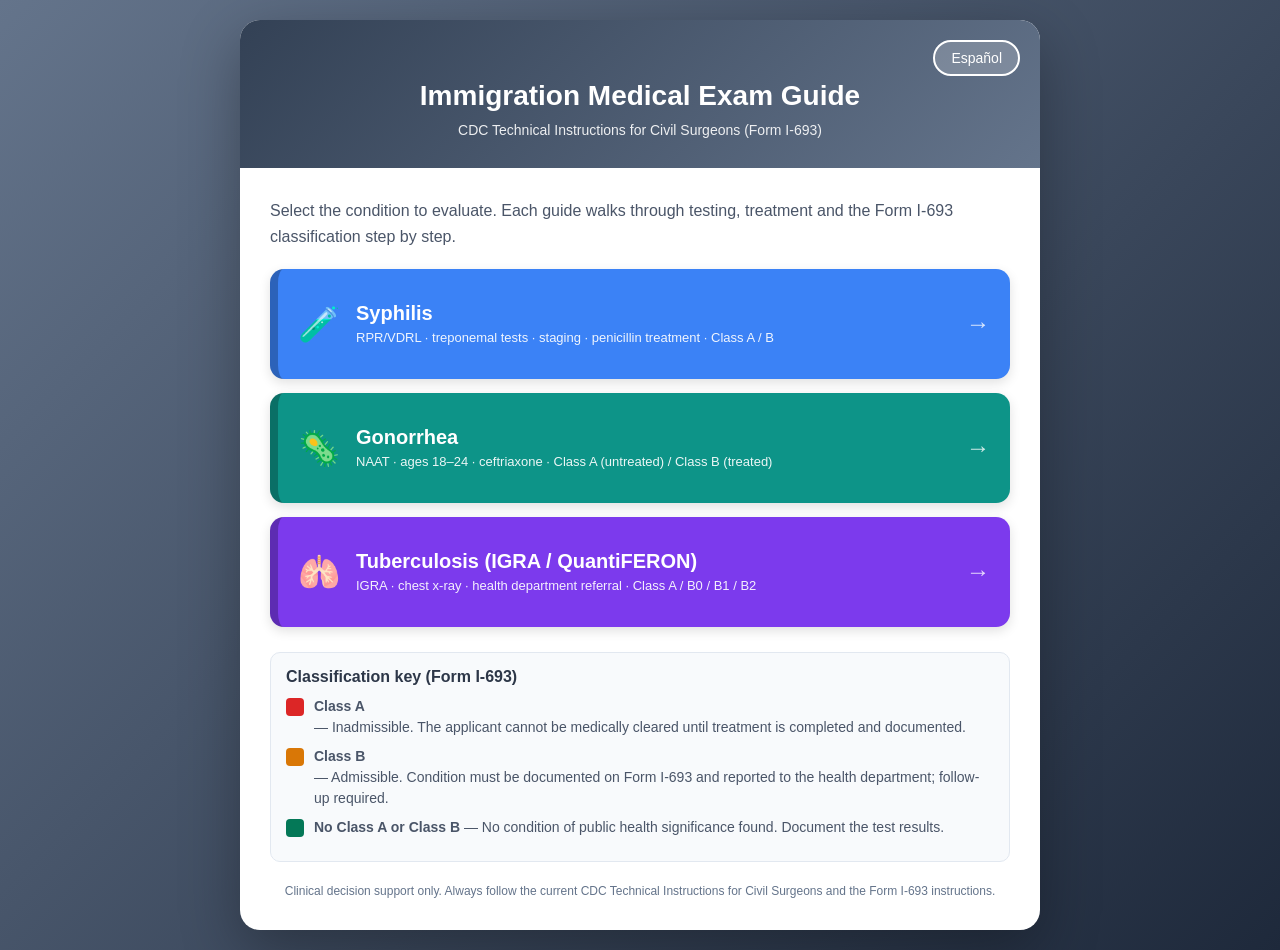
==== commit 21473d9f: "Refactor into multi-module PWA: hub page, shared styles/engine, syphilis module - Move the syphilis " ====
--- a/index.html
+++ b/index.html
@@ -3,349 +3,29 @@
 <head>
     <meta charset="UTF-8">
     <meta name="viewport" content="width=device-width, initial-scale=1.0">
-    <title>Syphilis Evaluation Guide - CDC Guidelines / Guía de Evaluación de Sífilis</title>
-    
+    <title>Civil Surgeon Guide — Syphilis, Gonorrhea & Tuberculosis</title>
+
     <!-- PWA Meta Tags -->
     <link rel="manifest" href="./manifest.json">
     <meta name="theme-color" content="#1e40af">
     <meta name="msapplication-TileColor" content="#1e40af">
     <meta name="msapplication-navbutton-color" content="#1e40af">
-    <meta name="application-name" content="Syphilis Guide">
-    
+    <meta name="application-name" content="CS Guide">
+
     <!-- iOS Meta Tags -->
     <meta name="apple-mobile-web-app-capable" content="yes">
     <meta name="apple-mobile-web-app-status-bar-style" content="default">
-    <meta name="apple-mobile-web-app-title" content="Syphilis Guide">
+    <meta name="apple-mobile-web-app-title" content="CS Guide">
     <link rel="apple-touch-icon" href="./imm_syph_icon_192.png">
     <link rel="apple-touch-icon-precomposed" href="./imm_syph_icon_192.png">
     <link rel="apple-touch-icon" sizes="180x180" href="./imm_syph_icon_192.png">
     <link rel="apple-touch-icon" sizes="152x152" href="./imm_syph_icon_192.png">
     <link rel="apple-touch-icon" sizes="120x120" href="./imm_syph_icon_192.png">
-    
+
     <!-- Favicon -->
     <link rel="icon" type="image/png" sizes="192x192" href="./imm_syph_icon_192.png">
     <link rel="icon" type="image/png" sizes="512x512" href="./imm_syph_icon_512.png">
-    <style>
-        * {
-            margin: 0;
-            padding: 0;
-            box-sizing: border-box;
-        }
-        
-        body {
-            font-family: -apple-system, BlinkMacSystemFont, 'Segoe UI', Roboto, Oxygen, Ubuntu, sans-serif;
-            background: linear-gradient(135deg, #64748b 0%, #1e293b 100%);
-            min-height: 100vh;
-            padding: 20px;
-        }
-        
-        .container {
-            max-width: 800px;
-            margin: 0 auto;
-            background: white;
-            border-radius: 20px;
-            box-shadow: 0 20px 60px rgba(0,0,0,0.3);
-            overflow: hidden;
-            animation: slideIn 0.5s ease-out;
-        }
-        
-        @keyframes slideIn {
-            from {
-                opacity: 0;
-                transform: translateY(-20px);
-            }
-            to {
-                opacity: 1;
-                transform: translateY(0);
-            }
-        }
-        
-        .header {
-            background: linear-gradient(135deg, #334155 0%, #64748b 100%);
-            color: white;
-            padding: 60px 30px 30px;
-            text-align: center;
-            position: relative;
-        }
-        
-        .header h1 {
-            font-size: 28px;
-            margin-bottom: 10px;
-        }
-        
-        .header p {
-            opacity: 0.9;
-            font-size: 14px;
-        }
-        
-        .language-toggle {
-            position: absolute !important;
-            top: 20px !important;
-            right: 20px !important;
-            background: rgba(255,255,255,0.2) !important;
-            border: 2px solid white !important;
-            color: white !important;
-            padding: 8px 16px !important;
-            border-radius: 20px !important;
-            cursor: pointer !important;
-            font-size: 14px !important;
-            transition: all 0.3s ease !important;
-            z-index: 10 !important;
-            flex: none !important;
-            min-width: auto !important;
-        }
-        
-        /* Mobile responsive styles */
-        @media (max-width: 768px) {
-            body {
-                padding: 10px;
-            }
-            
-            .header {
-                padding: 70px 20px 30px;
-            }
-            
-            .header h1 {
-                font-size: 24px;
-                margin-top: 10px;
-            }
-            
-            .language-toggle {
-                top: 15px;
-                right: 15px;
-                font-size: 12px;
-                padding: 6px 12px;
-            }
-            
-            .content {
-                padding: 20px;
-            }
-        }
-        
-        @media (max-width: 480px) {
-            .header {
-                padding: 80px 15px 25px;
-            }
-            
-            .header h1 {
-                font-size: 20px;
-                line-height: 1.2;
-            }
-            
-            .language-toggle {
-                top: 12px;
-                right: 12px;
-                font-size: 11px;
-                padding: 5px 10px;
-            }
-        }
-        
-        .language-toggle:hover {
-            background: rgba(255,255,255,0.3) !important;
-            transform: translateY(-2px) !important;
-        }
-        
-        .content {
-            padding: 30px;
-        }
-        
-        .step {
-            display: none;
-            animation: fadeIn 0.3s ease-in;
-        }
-        
-        .step.active {
-            display: block;
-        }
-        
-        @keyframes fadeIn {
-            from {
-                opacity: 0;
-            }
-            to {
-                opacity: 1;
-            }
-        }
-        
-        .question {
-            margin-bottom: 25px;
-        }
-        
-        .question h2 {
-            color: #2d3748;
-            font-size: 22px;
-            margin-bottom: 15px;
-        }
-        
-        .question p {
-            color: #4a5568;
-            line-height: 1.6;
-            margin-bottom: 20px;
-        }
-        
-        .button-group {
-            display: flex;
-            gap: 10px;
-            flex-wrap: wrap;
-        }
-        
-        button {
-            background: #3b82f6;
-            color: white;
-            border: none;
-            padding: 12px 24px;
-            font-size: 16px;
-            border-radius: 8px;
-            cursor: pointer;
-            transition: all 0.3s ease;
-            flex: 1;
-            min-width: 120px;
-            text-align: center;
-            box-sizing: border-box;
-        }
-        
-        button:hover {
-            background: #1d4ed8;
-            transform: translateY(-2px);
-            box-shadow: 0 4px 12px rgba(59, 130, 246, 0.3);
-        }
-        
-        button.secondary {
-            background: #64748b;
-        }
-        
-        button.secondary:hover {
-            background: #475569;
-        }
-        
-        .result {
-            background: #f1f5f9;
-            border-left: 4px solid #3b82f6;
-            padding: 20px;
-            border-radius: 8px;
-            margin-bottom: 20px;
-        }
-        
-        .result h3 {
-            color: #1e40af;
-            margin-bottom: 10px;
-        }
-        
-        .result p {
-            color: #1e40af;
-            line-height: 1.6;
-        }
-        
-        .result ul {
-            margin: 10px 0 10px 20px;
-            color: #1e40af;
-        }
-        
-        .result li {
-            margin: 5px 0;
-        }
-        
-        .warning {
-            background: #fef2f2;
-            border-left: 4px solid #dc2626;
-            padding: 15px;
-            border-radius: 8px;
-            margin: 15px 0;
-        }
-        
-        .warning strong {
-            color: #dc2626;
-        }
-        
-        .info {
-            background: #eff6ff;
-            border-left: 4px solid #60a5fa;
-            padding: 15px;
-            border-radius: 8px;
-            margin: 15px 0;
-        }
-        
-        .info strong {
-            color: #3b82f6;
-        }
-        
-        .progress-bar {
-            background: #cbd5e1;
-            height: 4px;
-            border-radius: 2px;
-            margin-bottom: 30px;
-            overflow: hidden;
-        }
-        
-        .progress {
-            background: #3b82f6;
-            height: 100%;
-            width: 0;
-            transition: width 0.3s ease;
-        }
-        
-        .nav-buttons {
-            display: flex;
-            justify-content: space-between;
-            margin-top: 30px;
-            padding-top: 20px;
-            border-top: 1px solid #cbd5e1;
-        }
-        
-        .treatment-table {
-            width: 100%;
-            border-collapse: collapse;
-            margin: 20px 0;
-        }
-        
-        .treatment-table th,
-        .treatment-table td {
-            padding: 12px;
-            text-align: left;
-            border-bottom: 1px solid #cbd5e1;
-        }
-        
-        .treatment-table th {
-            background: #f1f5f9;
-            font-weight: 600;
-            color: #1e40af;
-        }
-        
-        .treatment-table td {
-            color: #475569;
-        }
-        
-        .badge {
-            display: inline-block;
-            padding: 4px 12px;
-            background: #e2e8f0;
-            color: #1e40af;
-            border-radius: 12px;
-            font-size: 14px;
-            font-weight: 500;
-        }
-        
-        .badge.class-a {
-            background: #fed7d7;
-            color: #742a2a;
-        }
-        
-        .badge.class-b {
-            background: #dbeafe;
-            color: #1e40af;
-        }
-        
-        .badge.no-class {
-            background: #d1fae5;
-            color: #065f46;
-            border: 2px solid #047857;
-        }
-        
-        .lang-en { display: inline-block !important; }
-        .lang-es { display: none !important; }
-        body.spanish .lang-en { display: none !important; }
-        body.spanish .lang-es { display: inline-block !important; }
-    </style>
+    <link rel="stylesheet" href="./styles.css">
 </head>
 <body>
     <div class="container">
@@ -355,1243 +35,115 @@
                 <span class="lang-es">English</span>
             </button>
             <h1>
-                <span class="lang-en">Syphilis Evaluation Guide</span>
-                <span class="lang-es">Guía de Evaluación de Sífilis</span>
+                <span class="lang-en">Immigration Medical Exam Guide</span>
+                <span class="lang-es">Guía del Examen Médico de Inmigración</span>
             </h1>
             <p>
-                <span class="lang-en">Based on CDC Guidelines for Civil Surgeons</span>
-                <span class="lang-es">Basado en las Directrices de los CDC para Cirujanos Civiles</span>
+                <span class="lang-en">CDC Technical Instructions for Civil Surgeons (Form I-693)</span>
+                <span class="lang-es">Instrucciones Técnicas de los CDC para Cirujanos Civiles (Formulario I-693)</span>
             </p>
         </div>
-        
+
         <div class="content">
-            <div class="progress-bar">
-                <div class="progress" id="progressBar"></div>
+            <p class="hub-intro">
+                <span class="lang-en">Select the condition to evaluate. Each guide walks through testing, treatment and the Form I-693 classification step by step.</span>
+                <span class="lang-es">Seleccione la condición a evaluar. Cada guía recorre paso a paso las pruebas, el tratamiento y la clasificación del Formulario I-693.</span>
+            </p>
+
+            <div class="module-grid">
+                <a class="module-card syphilis" href="./syphilis.html">
+                    <span class="module-icon" aria-hidden="true">🧪</span>
+                    <span class="module-text">
+                        <span class="module-title">
+                            <span class="lang-en">Syphilis</span>
+                            <span class="lang-es">Sífilis</span>
+                        </span>
+                        <span class="module-desc">
+                            <span class="lang-en">RPR/VDRL · treponemal tests · staging · penicillin treatment · Class A / B</span>
+                            <span class="lang-es">RPR/VDRL · pruebas treponémicas · estadificación · tratamiento con penicilina · Clase A / B</span>
+                        </span>
+                    </span>
+                    <span class="module-arrow" aria-hidden="true">→</span>
+                </a>
+
+                <a class="module-card gonorrhea" href="./gonorrhea.html">
+                    <span class="module-icon" aria-hidden="true">🦠</span>
+                    <span class="module-text">
+                        <span class="module-title">
+                            <span class="lang-en">Gonorrhea</span>
+                            <span class="lang-es">Gonorrea</span>
+                        </span>
+                        <span class="module-desc">
+                            <span class="lang-en">NAAT · ages 18–24 · ceftriaxone · Class A (untreated) / Class B (treated)</span>
+                            <span class="lang-es">NAAT · edades 18–24 · ceftriaxona · Clase A (sin tratar) / Clase B (tratada)</span>
+                        </span>
+                    </span>
+                    <span class="module-arrow" aria-hidden="true">→</span>
+                </a>
+
+                <a class="module-card tuberculosis" href="./tuberculosis.html">
+                    <span class="module-icon" aria-hidden="true">🫁</span>
+                    <span class="module-text">
+                        <span class="module-title">
+                            <span class="lang-en">Tuberculosis (IGRA / QuantiFERON)</span>
+                            <span class="lang-es">Tuberculosis (IGRA / QuantiFERON)</span>
+                        </span>
+                        <span class="module-desc">
+                            <span class="lang-en">IGRA · chest x-ray · health department referral · Class A / B0 / B1 / B2</span>
+                            <span class="lang-es">IGRA · radiografía de tórax · referencia al departamento de salud · Clase A / B0 / B1 / B2</span>
+                        </span>
+                    </span>
+                    <span class="module-arrow" aria-hidden="true">→</span>
+                </a>
             </div>
-            
-            <!-- Step 1: Age Assessment -->
-            <div class="step active" id="step1">
-                <div class="question">
-                    <h2>
-                        <span class="lang-en">Step 1: Applicant Age Assessment</span>
-                        <span class="lang-es">Paso 1: Evaluación de Edad del Solicitante</span>
-                    </h2>
-                    <p>
-                        <span class="lang-en">What is the age of the applicant?</span>
-                        <span class="lang-es">¿Cuál es la edad del solicitante?</span>
-                    </p>
-                    <div class="button-group">
-                        <button onclick="goToStep(2)">
-                            <span class="lang-en">18 to 44 years</span>
-                            <span class="lang-es">18 a 44 años</span>
-                        </button>
-                        <button onclick="goToStep(1.5)">
-                            <span class="lang-en">Under 18 or 45+ years</span>
-                            <span class="lang-es">Menor de 18 o 45+ años</span>
-                        </button>
-                    </div>
-                    <div class="nav-buttons">
-                        <button onclick="goBack()" class="secondary back-button" style="display: none;">← <span class="lang-en">Back</span><span class="lang-es">Atrás</span></button>
-                    </div>
+
+            <div class="legend">
+                <h3>
+                    <span class="lang-en">Classification key (Form I-693)</span>
+                    <span class="lang-es">Clave de clasificación (Formulario I-693)</span>
+                </h3>
+                <div class="legend-row">
+                    <span class="legend-swatch a" aria-hidden="true"></span>
+                    <span>
+                        <strong>
+                            <span class="lang-en">Class A</span>
+                            <span class="lang-es">Clase A</span>
+                        </strong>
+                        <span class="lang-en"> — Inadmissible. The applicant cannot be medically cleared until treatment is completed and documented.</span>
+                        <span class="lang-es"> — Inadmisible. El solicitante no puede ser autorizado médicamente hasta completar y documentar el tratamiento.</span>
+                    </span>
+                </div>
+                <div class="legend-row">
+                    <span class="legend-swatch b" aria-hidden="true"></span>
+                    <span>
+                        <strong>
+                            <span class="lang-en">Class B</span>
+                            <span class="lang-es">Clase B</span>
+                        </strong>
+                        <span class="lang-en"> — Admissible. Condition must be documented on Form I-693 and reported to the health department; follow-up required.</span>
+                        <span class="lang-es"> — Admisible. La condición debe documentarse en el Formulario I-693 y notificarse al departamento de salud; requiere seguimiento.</span>
+                    </span>
+                </div>
+                <div class="legend-row">
+                    <span class="legend-swatch none" aria-hidden="true"></span>
+                    <span>
+                        <strong>
+                            <span class="lang-en">No Class A or Class B</span>
+                            <span class="lang-es">Sin Clase A ni Clase B</span>
+                        </strong>
+                        <span class="lang-en"> — No condition of public health significance found. Document the test results.</span>
+                        <span class="lang-es"> — No se encontró una condición de importancia para la salud pública. Documente los resultados de las pruebas.</span>
+                    </span>
                 </div>
             </div>
-            
-            <!-- Step 1.5: Suspicion Check for Under 18 or 45+ -->
-            <div class="step" id="step1.5">
-                <div class="question">
-                    <h2>
-                        <span class="lang-en">Clinical Suspicion Assessment</span>
-                        <span class="lang-es">Evaluación de Sospecha Clínica</span>
-                    </h2>
-                    <p>
-                        <span class="lang-en">Is there reason to suspect syphilis infection?</span>
-                        <span class="lang-es">¿Hay razón para sospechar infección por sífilis?</span>
-                    </p>
-                    <div class="info">
-                        <strong>
-                            <span class="lang-en">Consider if patient has:</span>
-                            <span class="lang-es">Considere si el paciente tiene:</span>
-                        </strong>
-                        <ul>
-                            <li>
-                                <span class="lang-en">History of painless genital, anal, or oral sores</span>
-                                <span class="lang-es">Historial de llagas indoloras genitales, anales u orales</span>
-                            </li>
-                            <li>
-                                <span class="lang-en">Rash on body, especially palms/soles</span>
-                                <span class="lang-es">Erupción en el cuerpo, especialmente en palmas/plantas</span>
-                            </li>
-                            <li>
-                                <span class="lang-en">Partner with syphilis</span>
-                                <span class="lang-es">Pareja con sífilis</span>
-                            </li>
-                            <li>
-                                <span class="lang-en">Signs of congenital syphilis (for children)</span>
-                                <span class="lang-es">Signos de sífilis congénita (para niños)</span>
-                            </li>
-                        </ul>
-                    </div>
-                    <div class="button-group">
-                        <button onclick="goToStep(2)">
-                            <span class="lang-en">Yes - Proceed with Testing</span>
-                            <span class="lang-es">Sí - Proceder con Pruebas</span>
-                        </button>
-                        <button onclick="showNoTestingRequired()">
-                            <span class="lang-en">No - No Testing Required</span>
-                            <span class="lang-es">No - No se Requieren Pruebas</span>
-                        </button>
-                    </div>
-                    <div class="nav-buttons">
-                        <button onclick="goBack()" class="secondary back-button">← <span class="lang-en">Back</span><span class="lang-es">Atrás</span></button>
-                    </div>
-                </div>
-            </div>
-            
-            <!-- Step 2: Testing Algorithm Selection -->
-            <div class="step" id="step2">
-                <div class="question">
-                    <h2>
-                        <span class="lang-en">Step 2: Select Testing Algorithm</span>
-                        <span class="lang-es">Paso 2: Seleccionar Algoritmo de Prueba</span>
-                    </h2>
-                    <p>
-                        <span class="lang-en">Which testing algorithm will you use?</span>
-                        <span class="lang-es">¿Qué algoritmo de prueba utilizará?</span>
-                    </p>
-                    <div class="info">
-                        <strong>
-                            <span class="lang-en">Note:</span>
-                            <span class="lang-es">Nota:</span>
-                        </strong> 
-                        <span class="lang-en">
-                            &bull; Traditional algorithm will run Non-Treponemal Test first (RPR / VDRL).<br>
-                            &bull; Reverse algorithm will run Treponemal Test first (T. Pallidum Total AB with Reflex).<br>
-                            &bull; Both algorithms are CDC-approved. All tests must be performed on the same blood sample.
-                        </span>
-                        <span class="lang-es">Ambos algoritmos están aprobados por los CDC. Todas las pruebas deben realizarse en la misma muestra de sangre.</span>
-                    </div>
-                    <div class="button-group">
-                        <button onclick="goToStep(3)">
-                            <span class="lang-en">RPR / VDRL</span>
-                            <span class="lang-es">RPR / VDRL</span>
-                        </button>
-                        <button onclick="goToStep(4)">
-                            <span class="lang-en">T. Pallidum Total AB with Reflex</span>
-                            <span class="lang-es">T. Pallidum Total AB con Reflexión</span>
-                        </button>
-                    </div>
-                    <div class="nav-buttons">
-                        <button onclick="goBack()" class="secondary back-button">← <span class="lang-en">Back</span><span class="lang-es">Atrás</span></button>
-                    </div>
-                </div>
-            </div>
-            
-            <!-- Step 3: Traditional Algorithm -->
-            <div class="step" id="step3">
-                <div class="question">
-                    <h2>
-                        <span class="lang-en">Traditional Algorithm Testing</span>
-                        <span class="lang-es">Prueba de Algoritmo Tradicional</span>
-                    </h2>
-                    <p>
-                        <span class="lang-en">Start with nontreponemal test (RPR or VDRL)</span>
-                        <span class="lang-es">Comience con prueba no treponémica (RPR o VDRL)</span>
-                    </p>
-                    <div class="warning">
-                        <strong>
-                            <span class="lang-en">Remember:</span>
-                            <span class="lang-es">Recuerde:</span>
-                        </strong> 
-                        <span class="lang-en">Testing must be ordered by the civil surgeon at the time of immigration medical examination.</span>
-                        <span class="lang-es">Las pruebas deben ser ordenadas por el cirujano civil en el momento del examen médico de inmigración.</span>
-                    </div>
-                    <p>
-                        <span class="lang-en">What is the nontreponemal test result?</span>
-                        <span class="lang-es">¿Cuál es el resultado de la prueba no treponémica?</span>
-                    </p>
-                    <div class="button-group">
-                        <button onclick="goToStep(3.1)">
-                            <span class="lang-en">Reactive (Positive)</span>
-                            <span class="lang-es">Reactiva (Positiva)</span>
-                        </button>
-                        <button onclick="showNegativeResult()">
-                            <span class="lang-en">Non-Reactive (Negative)</span>
-                            <span class="lang-es">No Reactiva (Negativa)</span>
-                        </button>
-                    </div>
-                    <div class="nav-buttons">
-                        <button onclick="goBack()" class="secondary back-button">← <span class="lang-en">Back</span><span class="lang-es">Atrás</span></button>
-                    </div>
-                </div>
-            </div>
-            
-            <!-- Step 3.1: Treponemal Confirmation -->
-            <div class="step" id="step3.1">
-                <div class="question">
-                    <h2>
-                        <span class="lang-en">Treponemal Confirmation Test</span>
-                        <span class="lang-es">Prueba de Confirmación Treponémica</span>
-                    </h2>
-                    <p>
-                        <span class="lang-en">Perform treponemal test (TP-PA, TPHA, EIA, CIA, FTA-ABS, etc.)</span>
-                        <span class="lang-es">Realizar prueba treponémica (TP-PA, TPHA, EIA, CIA, FTA-ABS, etc.)</span>
-                    </p>
-                    <p>
-                        <span class="lang-en">What is the treponemal test result?</span>
-                        <span class="lang-es">¿Cuál es el resultado de la prueba treponémica?</span>
-                    </p>
-                    <div class="button-group">
-                        <button onclick="goToStep(5)">
-                            <span class="lang-en">Reactive - Enter Titer</span>
-                            <span class="lang-es">Reactiva - Ingresar Título</span>
-                        </button>
-                        <button onclick="showFalsePositive()">
-                            <span class="lang-en">Non-Reactive</span>
-                            <span class="lang-es">No Reactiva</span>
-                        </button>
-                    </div>
-                    <div class="nav-buttons">
-                        <button onclick="goBack()" class="secondary back-button">← <span class="lang-en">Back</span><span class="lang-es">Atrás</span></button>
-                    </div>
-                </div>
-            </div>
-            
-            <!-- Step 4: Reverse Algorithm -->
-            <div class="step" id="step4">
-                <div class="question">
-                    <h2>
-                        <span class="lang-en">Reverse Algorithm Testing</span>
-                        <span class="lang-es">Prueba de Algoritmo Inverso</span>
-                    </h2>
-                    <p>
-                        <span class="lang-en">Start with treponemal test (EIA, CIA, etc.)</span>
-                        <span class="lang-es">Comience con prueba treponémica (EIA, CIA, etc.)</span>
-                    </p>
-                    <div class="warning">
-                        <strong>
-                            <span class="lang-en">Note:</span>
-                            <span class="lang-es">Nota:</span>
-                        </strong> 
-                        <span class="lang-en">Reverse algorithm not recommended in high prevalence settings.</span>
-                        <span class="lang-es">Algoritmo inverso no recomendado en entornos de alta prevalencia.</span>
-                    </div>
-                    <p>
-                        <span class="lang-en">What is the treponemal test result?</span>
-                        <span class="lang-es">¿Cuál es el resultado de la prueba treponémica?</span>
-                    </p>
-                    <div class="button-group">
-                        <button onclick="goToStep(4.1)">
-                            <span class="lang-en">Reactive (Positive)</span>
-                            <span class="lang-es">Reactiva (Positiva)</span>
-                        </button>
-                        <button onclick="showNegativeResult()">
-                            <span class="lang-en">Non-Reactive (Negative)</span>
-                            <span class="lang-es">No Reactiva (Negativa)</span>
-                        </button>
-                    </div>
-                    <div class="nav-buttons">
-                        <button onclick="goBack()" class="secondary back-button">← <span class="lang-en">Back</span><span class="lang-es">Atrás</span></button>
-                    </div>
-                </div>
-            </div>
-            
-            <!-- Step 4.1: Nontreponemal Test in Reverse -->
-            <div class="step" id="step4.1">
-                <div class="question">
-                    <h2>
-                        <span class="lang-en">Nontreponemal Test (RPR/VDRL)</span>
-                        <span class="lang-es">Prueba No Treponémica (RPR/VDRL)</span>
-                    </h2>
-                    <p>
-                        <span class="lang-en">What is the nontreponemal test result and titer?</span>
-                        <span class="lang-es">¿Cuál es el resultado y título de la prueba no treponémica?</span>
-                    </p>
-                    <div class="button-group">
-                        <button onclick="goToStep(5)">
-                            <span class="lang-en">Reactive - Enter Titer</span>
-                            <span class="lang-es">Reactiva - Ingresar Título</span>
-                        </button>
-                        <button onclick="goToStep(4.2)">
-                            <span class="lang-en">Non-Reactive</span>
-                            <span class="lang-es">No Reactiva</span>
-                        </button>
-                    </div>
-                    <div class="nav-buttons">
-                        <button onclick="goBack()" class="secondary back-button">← <span class="lang-en">Back</span><span class="lang-es">Atrás</span></button>
-                    </div>
-                </div>
-            </div>
-            
-            <!-- Step 4.2: Second Treponemal Test -->
-            <div class="step" id="step4.2">
-                <div class="question">
-                    <h2>
-                        <span class="lang-en">Second Treponemal Test Required</span>
-                        <span class="lang-es">Se Requiere Segunda Prueba Treponémica</span>
-                    </h2>
-                    <p>
-                        <span class="lang-en">Perform a different treponemal test (preferably with different antigens)</span>
-                        <span class="lang-es">Realizar una prueba treponémica diferente (preferiblemente con diferentes antígenos)</span>
-                    </p>
-                    <p>
-                        <span class="lang-en">What is the second treponemal test result?</span>
-                        <span class="lang-es">¿Cuál es el resultado de la segunda prueba treponémica?</span>
-                    </p>
-                    <div class="button-group">
-                        <button onclick="showPastTreatedOrLatent()">
-                            <span class="lang-en">Reactive</span>
-                            <span class="lang-es">Reactiva</span>
-                        </button>
-                        <button onclick="showFalsePositive()">
-                            <span class="lang-en">Non-Reactive</span>
-                            <span class="lang-es">No Reactiva</span>
-                        </button>
-                    </div>
-                    <div class="nav-buttons">
-                        <button onclick="goBack()" class="secondary back-button">← <span class="lang-en">Back</span><span class="lang-es">Atrás</span></button>
-                    </div>
-                </div>
-            </div>
-            
-            <!-- Step 5: Titer Assessment -->
-            <div class="step" id="step5">
-                <div class="question">
-                    <h2>
-                        <span class="lang-en">Nontreponemal Titer Result</span>
-                        <span class="lang-es">Resultado del Título No Treponémico</span>
-                    </h2>
-                    <p>
-                        <span class="lang-en">What is the quantitative titer?</span>
-                        <span class="lang-es">¿Cuál es el título cuantitativo?</span>
-                    </p>
-                    <div class="info">
-                        <strong>
-                            <span class="lang-en">Important:</span>
-                            <span class="lang-es">Importante:</span>
-                        </strong> 
-                        <span class="lang-en">Document exact titer on Form I-693</span>
-                        <span class="lang-es">Documentar el título exacto en el Formulario I-693</span>
-                    </div>
-                    <div class="button-group">
-                        <button onclick="goToStep(6, 'high')">≥ 1:8</button>
-                        <button onclick="goToStep(6, 'low')">< 1:8</button>
-                    </div>
-                    <div class="nav-buttons">
-                        <button onclick="goBack()" class="secondary back-button">← <span class="lang-en">Back</span><span class="lang-es">Atrás</span></button>
-                    </div>
-                </div>
-            </div>
-            
-            <!-- Step 5.5: Treatment Status Check -->
-            <div class="step" id="step5.5">
-                <div class="question">
-                    <h2>
-                        <span class="lang-en">Previous Treatment Assessment</span>
-                        <span class="lang-es">Evaluación de Tratamiento Previo</span>
-                    </h2>
-                    <p>
-                        <span class="lang-en">Has the patient already been treated for syphilis?</span>
-                        <span class="lang-es">¿Ha sido tratado el paciente por sífilis?</span>
-                    </p>
-                    <div class="button-group">
-                        <button onclick="goToStep(5.6)">
-                            <span class="lang-en">Yes - Already Treated</span>
-                            <span class="lang-es">Sí - Ya Tratado</span>
-                        </button>
-                        <button onclick="goToStep(6)">
-                            <span class="lang-en">No - Needs Treatment</span>
-                            <span class="lang-es">No - Necesita Tratamiento</span>
-                        </button>
-                    </div>
-                    <div class="nav-buttons">
-                        <button onclick="goBack()" class="secondary back-button">← <span class="lang-en">Back</span><span class="lang-es">Atrás</span></button>
-                    </div>
-                </div>
-            </div>
-            
-            <!-- Step 5.6: Previous Stage Diagnosis -->
-            <div class="step" id="step5.6">
-                <div class="question">
-                    <h2>
-                        <span class="lang-en">Previous Syphilis Stage Diagnosis</span>
-                        <span class="lang-es">Diagnóstico Previo de Etapa de Sífilis</span>
-                    </h2>
-                    <p>
-                        <span class="lang-en">What stage of syphilis was previously diagnosed?</span>
-                        <span class="lang-es">¿Qué etapa de sífilis fue diagnosticada previamente?</span>
-                    </p>
-                    <div class="button-group">
-                        <button onclick="setPreviousStage('primary')">
-                            <span class="lang-en">Primary</span>
-                            <span class="lang-es">Primaria</span>
-                        </button>
-                        <button onclick="setPreviousStage('secondary')">
-                            <span class="lang-en">Secondary</span>
-                            <span class="lang-es">Secundaria</span>
-                        </button>
-                        <button onclick="setPreviousStage('earlyLatent')">
-                            <span class="lang-en">Early Latent</span>
-                            <span class="lang-es">Latente Temprana</span>
-                        </button>
-                        <button onclick="setPreviousStage('lateLatent')">
-                            <span class="lang-en">Late Latent / Unknown</span>
-                            <span class="lang-es">Latente Tardía / Desconocida</span>
-                        </button>
-                        <button onclick="setPreviousStage('tertiary')">
-                            <span class="lang-en">Tertiary</span>
-                            <span class="lang-es">Terciaria</span>
-                        </button>
-                    </div>
-                    <div class="nav-buttons">
-                        <button onclick="goBack()" class="secondary back-button">← <span class="lang-en">Back</span><span class="lang-es">Atrás</span></button>
-                    </div>
-                </div>
-            </div>
-            
-            <!-- Step 5.7: Treatment Details -->
-            <div class="step" id="step5.7">
-                <div class="question">
-                    <h2>
-                        <span class="lang-en">Previous Treatment Details</span>
-                        <span class="lang-es">Detalles del Tratamiento Previo</span>
-                    </h2>
-                    <p>
-                        <span class="lang-en">What treatment was administered?</span>
-                        <span class="lang-es">¿Qué tratamiento fue administrado?</span>
-                    </p>
-                    <div class="info">
-                        <strong>
-                            <span class="lang-en">Select medication and number of doses:</span>
-                            <span class="lang-es">Seleccione medicamento y número de dosis:</span>
-                        </strong>
-                    </div>
-                    
-                    <div style="margin-bottom: 20px;">
-                        <p style="margin-bottom: 10px;">
-                            <span class="lang-en">Medication:</span>
-                            <span class="lang-es">Medicamento:</span>
-                        </p>
-                        <div class="button-group">
-                            <button onclick="setMedication('benzathine')" id="benzathineBtn" style="background: #718096;">
-                                <span class="lang-en">Benzathine penicillin G / Bicillin LA<br>2.4 million units IM</span>
-                                <span class="lang-es">Penicilina G benzatínica / Bicillin LA<br>2.4 millones de unidades IM</span>
-                            </button>
-                            <button onclick="setMedication('other')" id="otherMedBtn" style="background: #718096;">
-                                <span class="lang-en">Other medication</span>
-                                <span class="lang-es">Otro medicamento</span>
-                            </button>
-                        </div>
-                    </div>
-                    
-                    <div style="margin-bottom: 20px;">
-                        <p style="margin-bottom: 10px;">
-                            <span class="lang-en">Number of doses:</span>
-                            <span class="lang-es">Número de dosis:</span>
-                        </p>
-                        <div class="button-group">
-                            <button onclick="setDoses(1)" id="dose1Btn" style="background: #718096;">1</button>
-                            <button onclick="setDoses(2)" id="dose2Btn" style="background: #718096;">2</button>
-                            <button onclick="setDoses(3)" id="dose3Btn" style="background: #718096;">3</button>
-                            <button onclick="setDoses(4)" id="dose4Btn" style="background: #718096;">4+</button>
-                        </div>
-                    </div>
-                    
-                    <div style="margin-top: 30px;">
-                        <button onclick="evaluateTreatment()" style="width: 100%; background: #48bb78;">
-                            <span class="lang-en">Evaluate Treatment Adequacy</span>
-                            <span class="lang-es">Evaluar Adecuación del Tratamiento</span>
-                        </button>
-                    </div>
-                    
-                    <div class="nav-buttons">
-                        <button onclick="goBack()" class="secondary back-button">← <span class="lang-en">Back</span><span class="lang-es">Atrás</span></button>
-                    </div>
-                </div>
-            </div>
-            
-            <!-- Step 6: Clinical Staging -->
-            <div class="step" id="step6">
-                <div class="question">
-                    <h2>
-                        <span class="lang-en">Clinical Staging Assessment</span>
-                        <span class="lang-es">Evaluación de Estadificación Clínica</span>
-                    </h2>
-                    <div id="classAStatus" style="display: none;">
-                        <div class="warning">
-                            <span class="badge class-a">Class A / Clase A</span>
-                            <strong>
-                                <span class="lang-en">Syphilis Infection Confirmed:</span>
-                                <span class="lang-es">Infección por Sífilis Confirmada:</span>
-                            </strong>
-                            <span class="lang-en">This indicates syphilis infection requiring treatment.</span>
-                            <span class="lang-es">Esto indica infección por sífilis que requiere tratamiento.</span>
-                        </div>
-                    </div>
-                    <div class="warning">
-                        <strong>
-                            <span class="lang-en">Important:</span>
-                            <span class="lang-es">Importante:</span>
-                        </strong> 
-                        <span class="lang-en">External genital and rectal exams ONLY after laboratory confirmation. Chaperone MUST be present.</span>
-                        <span class="lang-es">Exámenes genitales externos y rectales SOLO después de confirmación de laboratorio. DEBE estar presente un acompañante.</span>
-                    </div>
-                    <p>
-                        <span class="lang-en">Based on history, physical exam, and test results, determine the stage:</span>
-                        <span class="lang-es">Basándose en el historial, examen físico y resultados de pruebas, determine la etapa:</span>
-                    </p>
-                    <div class="button-group">
-                        <button onclick="showTreatment('primary')">
-                            <span class="lang-en">Primary</span>
-                            <span class="lang-es">Primaria</span>
-                        </button>
-                        <button onclick="showTreatment('secondary')">
-                            <span class="lang-en">Secondary</span>
-                            <span class="lang-es">Secundaria</span>
-                        </button>
-                        <button onclick="showTreatment('earlyLatent')">
-                            <span class="lang-en">Early Latent</span>
-                            <span class="lang-es">Latente Temprana</span>
-                        </button>
-                        <button onclick="showTreatment('lateLatent')">
-                            <span class="lang-en">Late Latent / Unknown Duration</span>
-                            <span class="lang-es">Latente Tardía / Duración Desconocida</span>
-                        </button>
-                        <button onclick="showTreatment('tertiary')">
-                            <span class="lang-en">Tertiary</span>
-                            <span class="lang-es">Terciaria</span>
-                        </button>
-                    </div>
-                    <div class="nav-buttons">
-                        <button onclick="goBack()" class="secondary back-button">← <span class="lang-en">Back</span><span class="lang-es">Atrás</span></button>
-                    </div>
-                </div>
-            </div>
-            
-            <!-- Results Section -->
-            <div class="step" id="results">
-                <div id="resultsContent"></div>
-            </div>
+
+            <p class="footer-note">
+                <span class="lang-en">Clinical decision support only. Always follow the current CDC Technical Instructions for Civil Surgeons and the Form I-693 instructions.</span>
+                <span class="lang-es">Solo apoyo a la decisión clínica. Siga siempre las Instrucciones Técnicas vigentes de los CDC para Cirujanos Civiles y las instrucciones del Formulario I-693.</span>
+            </p>
         </div>
     </div>
-    
-    <script>
-        let currentStep = 1;
-        let titerLevel = '';
-        let stepHistory = [1];
-        let currentLanguage = 'en';
-        let previousStage = '';
-        let selectedMedication = '';
-        let selectedDoses = 0;
-        
-        function toggleLanguage() {
-            currentLanguage = currentLanguage === 'en' ? 'es' : 'en';
-            document.body.classList.toggle('spanish');
-        }
-        
-        function getText(enText, esText) {
-            return currentLanguage === 'en' ? enText : esText;
-        }
-        
-        function getLangSpan(enText, esText) {
-            return `<span class="lang-en">${enText}</span><span class="lang-es">${esText}</span>`;
-        }
-        
-        function updateProgress(step) {
-            const totalSteps = 6;
-            const progress = (step / totalSteps) * 100;
-            document.getElementById('progressBar').style.width = progress + '%';
-        }
-        
-        function setPreviousStage(stage) {
-            previousStage = stage;
-            goToStep(5.7);
-        }
-        
-        function setMedication(med) {
-            selectedMedication = med;
-            // Update button styles
-            document.getElementById('benzathineBtn').style.background = med === 'benzathine' ? '#667eea' : '#718096';
-            document.getElementById('otherMedBtn').style.background = med === 'other' ? '#667eea' : '#718096';
-        }
-        
-        function setDoses(num) {
-            selectedDoses = num;
-            // Update button styles
-            document.getElementById('dose1Btn').style.background = num === 1 ? '#667eea' : '#718096';
-            document.getElementById('dose2Btn').style.background = num === 2 ? '#667eea' : '#718096';
-            document.getElementById('dose3Btn').style.background = num === 3 ? '#667eea' : '#718096';
-            document.getElementById('dose4Btn').style.background = num === 4 ? '#667eea' : '#718096';
-        }
-        
-        function evaluateTreatment() {
-            if (!selectedMedication || !selectedDoses) {
-                alert(getText('Please select both medication and number of doses', 'Por favor seleccione tanto el medicamento como el número de dosis'));
-                return;
-            }
-            
-            // Special case for "other" medication - requires civil surgeon consultation
-            if (selectedMedication === 'other') {
-                showPreviousTreatmentResult('unknown', previousStage, selectedMedication, selectedDoses, 0);
-                return;
-            }
-            
-            // Define correct treatment for each stage
-            const correctTreatment = {
-                primary: { doses: 1 },
-                secondary: { doses: 1 },
-                earlyLatent: { doses: 1 },
-                lateLatent: { doses: 3 },
-                tertiary: { doses: 3 }
-            };
-            
-            const stageData = correctTreatment[previousStage];
-            const isCorrectMed = selectedMedication === 'benzathine';
-            const isCorrectDoses = selectedDoses >= stageData.doses; // Changed to >= for "adequate or more"
-            const isAdequate = isCorrectMed && isCorrectDoses;
-            
-            showPreviousTreatmentResult(isAdequate, previousStage, selectedMedication, selectedDoses, stageData.doses);
-        }
-        
-        function showPreviousTreatmentResult(isAdequate, stage, medication, doses, correctDoses) {
-            const stageNames = {
-                primary: getText('Primary', 'Primaria'),
-                secondary: getText('Secondary', 'Secundaria'),
-                earlyLatent: getText('Early Latent', 'Latente Temprana'),
-                lateLatent: getText('Late Latent / Unknown Duration', 'Latente Tardía / Duración Desconocida'),
-                tertiary: getText('Tertiary', 'Terciaria')
-            };
-            
-            let content = '';
-            
-            if (isAdequate === 'unknown') {
-                content = `
-                    <div class="result">
-                        <h3>${getText('Unknown if Adequately Treated', 'Se Desconoce si Está Tratado Adecuadamente')}</h3>
-                        <span class="badge" style="background: #f6ad55; color: #744210;">Requires Review / Requiere Revisión</span>
-                        
-                        <table class="treatment-table">
-                            <tr>
-                                <th>${getText('Previous Stage', 'Etapa Previa')}</th>
-                                <td>${stageNames[stage]}</td>
-                            </tr>
-                            <tr>
-                                <th>${getText('Treatment Received', 'Tratamiento Recibido')}</th>
-                                <td>${getText('Other medication', 'Otro medicamento')} × ${doses} ${getText('dose(s)', 'dosis')}</td>
-                            </tr>
-                            <tr>
-                                <th>${getText('Treatment Assessment', 'Evaluación del Tratamiento')}</th>
-                                <td style="color: #744210; font-weight: bold;">${getText('UNKNOWN ADEQUACY', 'ADECUACIÓN DESCONOCIDA')}</td>
-                            </tr>
-                        </table>
-                        
-                        <div class="warning" style="background-color: #fef5e7; border-color: #f6ad55;">
-                            <strong>${getText('Civil Surgeon Consultation Required:', 'Consulta con Cirujano Civil Requerida:')}</strong>
-                            <p>${getText(
-                                'The adequacy of treatment with medications other than benzathine penicillin G / Bicillin LA cannot be determined using these guidelines. Please consult with the civil surgeon to determine if the previous treatment was adequate.',
-                                'No se puede determinar la adecuación del tratamiento con medicamentos distintos a la penicilina G benzatínica usando estas pautas. Por favor consulte con el cirujano civil para determinar si el tratamiento previo fue adecuado.'
-                            )}</p>
-                        </div>
-                        
-                        <div class="info">
-                            <strong>${getText('Required Actions:', 'Acciones Requeridas:')}</strong>
-                            <ul>
-                                <li>${getText('Document all previous treatment details on Form I-693', 'Documentar todos los detalles del tratamiento previo en el Formulario I-693')}</li>
-                                <li>${getText('Include medication name, dosage, route, and duration', 'Incluir nombre del medicamento, dosis, vía y duración')}</li>
-                                <li>${getText('Consult civil surgeon for adequacy determination', 'Consultar al cirujano civil para determinación de adecuación')}</li>
-                                <li>${getText('Follow civil surgeon recommendations for any additional treatment', 'Seguir recomendaciones del cirujano civil para cualquier tratamiento adicional')}</li>
-                            </ul>
-                        </div>
-                    </div>
-                `;
-            } else if (isAdequate) {
-                content = `
-                    <div class="result">
-                        <h3>${getText('Adequately Treated Syphilis', 'Sífilis Tratada Adecuadamente')}</h3>
-                        <span class="badge class-b">Class B / Clase B</span>
-                        
-                        <table class="treatment-table">
-                            <tr>
-                                <th>${getText('Previous Stage', 'Etapa Previa')}</th>
-                                <td>${stageNames[stage]}</td>
-                            </tr>
-                            <tr>
-                                <th>${getText('Treatment Received', 'Tratamiento Recibido')}</th>
-                                <td>${getText(
-                                    `Benzathine penicillin G / Bicillin LA<br>2.4 million units IM × ${doses} dose(s)`,
-                                    `Penicilina G benzatínica / Bicillin LA<br>2.4 millones de unidades IM × ${doses} dosis`
-                                )}</td>
-                            </tr>
-                            <tr>
-                                <th>${getText('Treatment Assessment', 'Evaluación del Tratamiento')}</th>
-                                <td style="color: #22543d; font-weight: bold;">${getText('ADEQUATE', 'ADECUADO')}</td>
-                            </tr>
-                        </table>
-                        
-                        <div class="info">
-                            <strong>${getText('Documentation Required:', 'Documentación Requerida:')}</strong>
-                            <ul>
-                                <li>${getText('Record previous treatment details on Form I-693', 'Registrar detalles del tratamiento previo en el Formulario I-693')}</li>
-                                <li>${getText('Include treatment dates and doses administered', 'Incluir fechas de tratamiento y dosis administradas')}</li>
-                                <li>${getText('Document current test results showing response to treatment', 'Documentar resultados actuales que muestren respuesta al tratamiento')}</li>
-                            </ul>
-                        </div>
-                        
-                        <div class="info">
-                            <strong>${getText('Follow-up:', 'Seguimiento:')}</strong>
-                            <p>${getText(
-                                'Continue monitoring per CDC guidelines. Titer should show appropriate decline.',
-                                'Continuar monitoreo según las pautas de los CDC. El título debe mostrar disminución apropiada.'
-                            )}</p>
-                        </div>
-                    </div>
-                `;
-            } else {
-                const inadequateReason = medication !== 'benzathine' 
-                    ? getText('incorrect medication', 'medicamento incorrecto')
-                    : getText(`incorrect number of doses (${doses} given, ${correctDoses} required)`, `número incorrecto de dosis (${doses} administradas, ${correctDoses} requeridas)`);
-                
-                content = `
-                    <div class="result">
-                        <h3>${getText('Inadequately Treated Syphilis', 'Sífilis Tratada Inadecuadamente')}</h3>
-                        <span class="badge class-a">Class A / Clase A</span>
-                        
-                        <table class="treatment-table">
-                            <tr>
-                                <th>${getText('Previous Stage', 'Etapa Previa')}</th>
-                                <td>${stageNames[stage]}</td>
-                            </tr>
-                            <tr>
-                                <th>${getText('Treatment Received', 'Tratamiento Recibido')}</th>
-                                <td>${medication === 'benzathine' 
-                                    ? getText(
-                                        `Benzathine penicillin G / Bicillin LA 2.4 million units IM × ${doses} dose(s)`,
-                                        `Penicilina G benzatínica 2.4 millones de unidades IM × ${doses} dosis`
-                                    )
-                                    : getText('Other medication', 'Otro medicamento')
-                                }</td>
-                            </tr>
-                            <tr>
-                                <th>${getText('Required Treatment', 'Tratamiento Requerido')}</th>
-                                <td>${getText(
-                                    `Benzathine penicillin G / Bicillin LA 2.4 million units IM × ${correctDoses} dose(s)`,
-                                    `Penicilina G benzatínica 2.4 millones de unidades IM × ${correctDoses} dosis`
-                                )}</td>
-                            </tr>
-                            <tr>
-                                <th>${getText('Treatment Assessment', 'Evaluación del Tratamiento')}</th>
-                                <td style="color: #742a2a; font-weight: bold;">${getText('INADEQUATE', 'INADECUADO')} - ${inadequateReason}</td>
-                            </tr>
-                        </table>
-                        
-                        <div class="warning">
-                            <strong>${getText('Action Required:', 'Acción Requerida:')}</strong>
-                            <p>${getText(
-                                'Patient requires retreatment with appropriate regimen for the diagnosed stage.',
-                                'El paciente requiere retratamiento con el régimen apropiado para la etapa diagnosticada.'
-                            )}</p>
-                        </div>
-                        
-                        <div class="info">
-                            <strong>${getText('Retreatment Required:', 'Retratamiento Requerido:')}</strong>
-                            <p>${getText(
-                                `Benzathine penicillin G / Bicillin LA 2.4 million units IM × ${correctDoses} dose(s)`,
-                                `Penicilina G benzatínica 2.4 millones de unidades IM × ${correctDoses} dosis`
-                            )}</p>
-                            ${correctDoses === 3 ? `<p>${getText('(Weekly doses for 3 weeks)', '(Dosis semanales por 3 semanas)')}</p>` : ''}
-                        </div>
-                        
-                        <div class="info">
-                            <strong>${getText('Documentation:', 'Documentación:')}</strong>
-                            <ul>
-                                <li>${getText('Document inadequate previous treatment on Form I-693', 'Documentar tratamiento previo inadecuado en el Formulario I-693')}</li>
-                                <li>${getText('Record new treatment plan and schedule', 'Registrar nuevo plan de tratamiento y calendario')}</li>
-                                <li>${getText('Schedule follow-up appointments', 'Programar citas de seguimiento')}</li>
-                            </ul>
-                        </div>
-                    </div>
-                `;
-            }
-            
-            showResults(content);
-        }
-        
-        function goToStep(stepNumber, titer = '') {
-            if (titer) {
-                titerLevel = titer;
-            }
-            
-            document.querySelectorAll('.step').forEach(step => {
-                step.classList.remove('active');
-            });
-            
-            const stepElement = document.getElementById('step' + stepNumber) || document.getElementById(stepNumber);
-            if (stepElement) {
-                stepElement.classList.add('active');
-            }
-            
-            // Show Class A status for both high and low titers on Clinical Staging Assessment page
-            if (stepNumber === 6 && (titerLevel === 'high' || titerLevel === 'low')) {
-                const classAStatus = document.getElementById('classAStatus');
-                if (classAStatus) {
-                    classAStatus.style.display = 'block';
-                }
-            } else if (stepNumber === 6) {
-                const classAStatus = document.getElementById('classAStatus');
-                if (classAStatus) {
-                    classAStatus.style.display = 'none';
-                }
-            }
-            
-            // Add to history if moving forward
-            if (stepNumber !== stepHistory[stepHistory.length - 1]) {
-                stepHistory.push(stepNumber);
-            }
-            
-            currentStep = stepNumber;
-            
-            // Only update progress bar for numeric steps
-            if (typeof stepNumber === 'number') {
-                updateProgress(Math.floor(stepNumber));
-            }
-            
-            // Show/hide back button
-            updateBackButton();
-            
-            window.scrollTo({ top: 0, behavior: 'smooth' });
-        }
-        
-        function goBack() {
-            if (stepHistory.length > 1) {
-                stepHistory.pop(); // Remove current step
-                const previousStep = stepHistory[stepHistory.length - 1];
-                
-                // Special case: if going back to the "past treated" page
-                if (previousStep === 'pastTreatedPage') {
-                    showPastTreatedOrLatent();
-                } else {
-                    goToStep(previousStep);
-                }
-            }
-        }
-        
-        function updateBackButton() {
-            const backButtons = document.querySelectorAll('.back-button');
-            backButtons.forEach(button => {
-                if (stepHistory.length > 1 && currentStep !== 'results' && currentStep !== 1) {
-                    button.style.display = 'block';
-                } else {
-                    button.style.display = 'none';
-                }
-            });
-        }
-        
-        function showResults(content) {
-            document.getElementById('resultsContent').innerHTML = content;
-            
-            // Add back button to results if there's history
-            const backButtonHtml = `<button onclick="goBack()" class="secondary">← <span class="lang-en">Back</span><span class="lang-es">Atrás</span></button>`;
-            const startOverButtonHtml = `<button onclick="resetEvaluation()"><span class="lang-en">Start Over</span><span class="lang-es">Comenzar de Nuevo</span></button>`;
-            
-            if (stepHistory.length > 1) {
-                document.getElementById('resultsContent').innerHTML += `
-                    <div class="nav-buttons" style="margin-top: 30px; padding-top: 20px; border-top: 1px solid #e2e8f0;">
-                        ${backButtonHtml}
-                        ${startOverButtonHtml}
-                    </div>
-                `;
-            } else {
-                document.getElementById('resultsContent').innerHTML += `
-                    <div class="nav-buttons" style="margin-top: 30px; padding-top: 20px; border-top: 1px solid #e2e8f0;">
-                        ${startOverButtonHtml}
-                    </div>
-                `;
-            }
-            
-            goToStep('results');
-        }
-        
-        function showNoTestingRequired() {
-            const content = `
-                <div class="result">
-                    <h3>${getLangSpan('No Testing Required', 'No se Requieren Pruebas')}</h3>
-                    <span class="badge no-class">${getLangSpan('No Class', 'Sin Clase')}</span>
-                    <p>${getLangSpan(
-                        'Based on age and lack of clinical suspicion, syphilis testing is not required for this applicant.',
-                        'Basándose en la edad y la falta de sospecha clínica, no se requieren pruebas de sífilis para este solicitante.'
-                    )}</p>
-                    <div class="info">
-                        <strong>${getLangSpan('Documentation:', 'Documentación:')}</strong>
-                        <p>${getLangSpan(
-                            'Document on Form I-693 that applicant does not meet age criteria for mandatory testing and has no clinical indication for testing.',
-                            'Documente en el Formulario I-693 que el solicitante no cumple con los criterios de edad para pruebas obligatorias y no tiene indicación clínica para pruebas.'
-                        )}</p>
-                    </div>
-                </div>
-            `;
-            showResults(content);
-        }
-        
-        function showNegativeResult() {
-            const content = `
-                <div class="result">
-                    <h3>${getLangSpan('Syphilis Not Detected', 'Sífilis No Detectada')}</h3>
-                    <span class="badge no-class">${getLangSpan('No Class', 'Sin Clase')}</span>
-                    <p>${getLangSpan(
-                        'All syphilis tests are negative. No evidence of current or past syphilis infection.',
-                        'Todas las pruebas de sífilis son negativas. No hay evidencia de infección actual o pasada por sífilis.'
-                    )}</p>
-                    <div class="info">
-                        <strong>${getLangSpan('Documentation:', 'Documentación:')}</strong>
-                        <p>${getLangSpan(
-                            'Record negative test results on Form I-693, Part 8, Section 1B.',
-                            'Registre los resultados negativos en el Formulario I-693, Parte 8, Sección 1B.'
-                        )}</p>
-                    </div>
-                </div>
-            `;
-            showResults(content);
-        }
-        
-        function showFalsePositive() {
-            const content = `
-                <div class="result">
-                    <h3>${getLangSpan('False Positive Nontreponemal Test', 'Prueba No Treponémica Falsa Positiva')}</h3>
-                    <span class="badge no-class">${getLangSpan('No Class', 'Sin Clase')}</span>
-                    <p>${getLangSpan(
-                        'Nontreponemal test reactive but treponemal test non-reactive indicates a biological false positive.',
-                        'Prueba no treponémica reactiva pero prueba treponémica no reactiva indica un falso positivo biológico.'
-                    )}</p>
-                    <div class="info">
-                        <strong>${getLangSpan('Possible Causes:', 'Causas Posibles:')}</strong>
-                        <ul>
-                            <li>${getLangSpan('Other infections (HIV, TB, hepatitis, malaria)', 'Otras infecciones (VIH, TB, hepatitis, malaria)')}</li>
-                            <li>${getLangSpan('Autoimmune conditions', 'Condiciones autoinmunes')}</li>
-                            <li>${getLangSpan('Recent vaccinations', 'Vacunaciones recientes')}</li>
-                            <li>${getLangSpan('Pregnancy', 'Embarazo')}</li>
-                            <li>${getLangSpan('Injection drug use', 'Uso de drogas inyectables')}</li>
-                            <li>${getLangSpan('Older age', 'Edad avanzada')}</li>
-                        </ul>
-                    </div>
-                    <p>${getLangSpan(
-                        'No syphilis treatment required. Document results on Form I-693.',
-                        'No se requiere tratamiento para sífilis. Documente los resultados en el Formulario I-693.'
-                    )}</p>
-                </div>
-            `;
-            showResults(content);
-        }
-        
-        function showPastTreatedOrLatent() {
-            const content = `
-                <div class="result">
-                    <h3>${getLangSpan('Unknown Stage of Syphilis or Past Treated Syphilis', 'Etapa Desconocida de Sífilis o Sífilis Tratada Previamente')}</h3>
-                    <p>${getLangSpan(
-                        'Treponemal tests reactive with non-reactive nontreponemal test.',
-                        'Pruebas treponémicas reactivas con prueba no treponémica no reactiva.'
-                    )}</p>
-                    <div class="warning">
-                        <strong>${getLangSpan('Action Required:', 'Acción Requerida:')}</strong>
-                        <p>${getLangSpan(
-                            'Review treatment history to determine if previously adequately treated.',
-                            'Revisar el historial de tratamiento para determinar si fue tratado adecuadamente previamente.'
-                        )}</p>
-                    </div>
-                    <ul>
-                        <li><strong>${getLangSpan('If adequately treated previously:', 'Si fue tratado adecuadamente previamente:')}</strong> <span class="badge no-class">${getLangSpan('No Class', 'Sin Clase')}</span> - ${getLangSpan('Document prior treatment (if no concern for re-exposure)', 'Documentar tratamiento previo (si no hay preocupación por re-exposición)')}</li>
-                        <li><strong>${getLangSpan('If never treated or inadequately treated:', 'Si nunca fue tratado o tratado inadecuadamente:')}</strong> <span class="badge class-a">Class A / Clase A</span> - ${getLangSpan('Determine stage of syphilis and treat', 'Determinar etapa de sífilis y tratar')}</li>
-                        <li><strong>${getLangSpan('If treatment history unknown:', 'Si el historial de tratamiento es desconocido:')}</strong> <span class="badge class-a">Class A / Clase A</span> - ${getLangSpan('Determine stage of syphilis and treat', 'Determinar etapa de sífilis y tratar')}</li>
-                    </ul>
-                    
-                    <div class="warning" style="margin-top: 20px;">
-                        <strong>
-                            <span class="lang-en">Important:</span>
-                            <span class="lang-es">Importante:</span>
-                        </strong> 
-                        <span class="lang-en">External genital and rectal exams ONLY after laboratory confirmation. Chaperone MUST be present.</span>
-                        <span class="lang-es">Exámenes genitales externos y rectales SOLO después de confirmación de laboratorio. DEBE estar presente un acompañante.</span>
-                    </div>
-                    
-                    <div style="margin-top: 20px;">
-                        <h4 style="margin-bottom: 15px;">
-                            <span class="lang-en">If Treatment is Required - Determine Stage:</span>
-                            <span class="lang-es">Si se Requiere Tratamiento - Determinar Etapa:</span>
-                        </h4>
-                        <p style="margin-bottom: 15px;">
-                            <span class="lang-en">Based on history, physical exam, and test results, determine the stage:</span>
-                            <span class="lang-es">Basándose en el historial, examen físico y resultados de pruebas, determine la etapa:</span>
-                        </p>
-                        <div class="button-group">
-                            <button onclick="showTreatmentFromPastTreated('primary')" style="margin: 5px;">
-                                <span class="lang-en">Primary</span>
-                                <span class="lang-es">Primaria</span>
-                            </button>
-                            <button onclick="showTreatmentFromPastTreated('secondary')" style="margin: 5px;">
-                                <span class="lang-en">Secondary</span>
-                                <span class="lang-es">Secundaria</span>
-                            </button>
-                            <button onclick="showTreatmentFromPastTreated('earlyLatent')" style="margin: 5px;">
-                                <span class="lang-en">Early Latent</span>
-                                <span class="lang-es">Latente Temprana</span>
-                            </button>
-                            <button onclick="showTreatmentFromPastTreated('lateLatent')" style="margin: 5px;">
-                                <span class="lang-en">Late Latent / Unknown Duration</span>
-                                <span class="lang-es">Latente Tardía / Duración Desconocida</span>
-                            </button>
-                            <button onclick="showTreatmentFromPastTreated('tertiary')" style="margin: 5px;">
-                                <span class="lang-en">Tertiary</span>
-                                <span class="lang-es">Terciaria</span>
-                            </button>
-                        </div>
-                    </div>
-                </div>
-            `;
-            showResults(content);
-        }
-        
-        function showTreatmentFromPastTreated(stage) {
-            // Add the "past treated" page to history so back button works correctly
-            stepHistory.push('pastTreatedPage');
-            showTreatment(stage);
-        }
-        
-        function showTreatment(stage) {
-            const treatments = {
-                primary: {
-                    classification: 'Class A / Clase A',
-                    treatment: getLangSpan(
-                        'Benzathine penicillin G / Bicillin LA<br>2.4 million units IM × 1 dose',
-                        'Penicilina G benzatínica<br>2.4 millones de unidades IM × 1 dosis'
-                    ),
-                    alternativeTreatment: getLangSpan(
-                        'Doxycycline 100 mg PO BID × 14 days<br>OR<br>Tetracycline 500 mg PO QID × 14 days<br>*can cause GI upset<br>OR<br>Ceftriaxone 1g IM/IV daily × 10 days',
-                        'Doxiciclina 100 mg VO BID × 14 días<br>O<br>Tetraciclina 500 mg VO QID × 14 días<br>*puede causar malestar gastrointestinal<br>O<br>Ceftriaxona 1 g IM o IV diariamente × 10 días'
-                    ),
-                    followUp: getLangSpan('6 months (3 months if HIV positive)', '6 meses (3 meses si VIH positivo)'),
-                    staging: getLangSpan('Painless chancre at inoculation site', 'Chancro indoloro en el sitio de inoculación'),
-                    stageName: getLangSpan('Primary', 'Primaria')
-                },
-                secondary: {
-                    classification: 'Class A / Clase A',
-                    treatment: getLangSpan(
-                        'Benzathine penicillin G / Bicillin LA<br>2.4 million units IM × 1 dose',
-                        'Penicilina G benzatínica<br>2.4 millones de unidades IM × 1 dosis'
-                    ),
-                    alternativeTreatment: getLangSpan(
-                        'Doxycycline 100 mg PO BID × 14 days<br>OR<br>Tetracycline 500 mg PO QID × 14 days<br>*can cause GI upset<br>OR<br>Ceftriaxone 1g IM/IV daily × 10 days',
-                        'Doxiciclina 100 mg VO BID × 14 días<br>O<br>Tetraciclina 500 mg VO QID × 14 días<br>*puede causar malestar gastrointestinal<br>O<br>Ceftriaxona 1 g IM o IV diariamente × 10 días'
-                    ),
-                    followUp: getLangSpan('6 months (3 months if HIV positive)', '6 meses (3 meses si VIH positivo)'),
-                    staging: getLangSpan(
-                        'Rash (especially palms/soles), mucous patches, condyloma lata',
-                        'Erupción (especialmente palmas/plantas), parches mucosos, condiloma lata'
-                    ),
-                    stageName: getLangSpan('Secondary', 'Secundaria')
-                },
-                earlyLatent: {
-                    classification: 'Class A / Clase A',
-                    treatment: getLangSpan(
-                        'Benzathine penicillin G / Bicillin LA<br>2.4 million units IM × 1 dose',
-                        'Penicilina G benzatínica<br>2.4 millones de unidades IM × 1 dosis'
-                    ),
-                    alternativeTreatment: getLangSpan(
-                        'Doxycycline 100 mg PO BID × 14 days<br>OR<br>Tetracycline 500 mg PO QID × 14 days<br>*can cause GI upset<br>OR<br>Ceftriaxone 1g IM/IV daily × 10 days',
-                        'Doxiciclina 100 mg VO BID × 14 días<br>O<br>Tetraciclina 500 mg VO QID × 14 días<br>*puede causar malestar gastrointestinal<br>O<br>Ceftriaxona 1 g IM o IV diariamente × 10 días'
-                    ),
-                    followUp: getLangSpan('6 months', '6 meses'),
-                    staging: getLangSpan('Asymptomatic, infection < 1 year', 'Asintomática, infección < 1 año'),
-                    stageName: getLangSpan('Early Latent', 'Latente Temprana')
-                },
-                lateLatent: {
-                    classification: 'Class A / Clase A',
-                    treatment: getLangSpan(
-                        'Benzathine penicillin G / Bicillin LA<br>2.4 million units IM weekly × 3 doses',
-                        'Penicilina G benzatínica<br>2.4 millones de unidades IM semanalmente × 3 dosis'
-                    ),
-                    alternativeTreatment: getLangSpan(
-                        'Doxycycline 100 mg PO BID × 28 days<br>OR<br>Tetracycline 500 mg PO QID × 28 days<br>*can cause GI upset<br>OR<br>Ceftriaxone 1-2 g IM or IV daily × 10-14 days',
-                        'Doxiciclina 100 mg VO BID × 28 días<br>O<br>Tetraciclina 500 mg VO QID × 28 días<br>*puede causar malestar gastrointestinal<br>O<br>Ceftriaxona 1-2 g IM o IV diariamente × 10-14 días'
-                    ),
-                    followUp: getLangSpan('12 months', '12 meses'),
-                    staging: getLangSpan(
-                        'Asymptomatic, infection > 1 year or unknown duration',
-                        'Asintomática, infección > 1 año o duración desconocida'
-                    ),
-                    stageName: getLangSpan('Late Latent / Unknown Duration', 'Latente Tardía / Duración Desconocida')
-                },
-                tertiary: {
-                    classification: 'Class A / Clase A',
-                    treatment: getLangSpan(
-                        'Benzathine penicillin G / Bicillin LA<br>2.4 million units IM weekly × 3 doses<br><em>If CSF negative and other examination provisions met</em>',
-                        'Penicilina G benzatínica<br>2.4 millones de unidades IM semanalmente × 3 dosis<br><em>Si el LCR es negativo y se cumplen otras disposiciones de examen</em>'
-                    ),
-                    alternativeTreatment: getLangSpan(
-                        'Doxycycline 100 mg PO BID × 28 days<br>OR<br>Tetracycline 500 mg PO QID × 28 days<br><em>If CSF negative and other examination provisions met</em><br><strong>Note:</strong> If neurosyphilis suspected, desensitization required for penicillin treatment',
-                        'Doxiciclina 100 mg VO BID × 28 días<br>O<br>Tetraciclina 500 mg VO QID × 28 días<br><em>Si el LCR es negativo y se cumplen otras disposiciones de examen</em><br><strong>Nota:</strong> Si se sospecha neurosífilis, se requiere desensibilización para tratamiento con penicilina'
-                    ),
-                    followUp: getLangSpan('Variable', 'Variable'),
-                    staging: getLangSpan(
-                        'Gummatous, cardiovascular, or neurologic involvement',
-                        'Compromiso gomatoso, cardiovascular o neurológico'
-                    ),
-                    stageName: getLangSpan('Tertiary', 'Terciaria')
-                }
-            };
-            
-            const stageInfo = treatments[stage];
-            const content = `
-                <div class="result">
-                    <h3>${getLangSpan('Syphilis Confirmed', 'Sífilis Confirmada')} - ${stageInfo.stageName}</h3>
-                    <span class="badge class-a">${stageInfo.classification}</span>
-                    
-                    ${stage === 'tertiary' ? `
-                    <div class="warning" style="background-color: #fef3c7; border: 2px solid #dc2626; color: #92400e;">
-                        <strong>${getLangSpan('⚠️ Complex Disease Alert:', '⚠️ Alerta de Enfermedad Compleja:')}</strong>
-                        <p>${getLangSpan(
-                            'Tertiary syphilis can be complicated and involve multiple important organ systems including cardiovascular and neurologic complications. Cerebrospinal Fluid (CSF) examination may be required. It is strongly recommended to refer to an infectious disease specialist for comprehensive evaluation and management.',
-                            'La sífilis terciaria puede ser complicada e involucrar múltiples sistemas de órganos importantes, incluyendo complicaciones cardiovasculares y neurológicas. Puede requerirse examen del líquido cefalorraquídeo (LCR). Se recomienda encarecidamente referir a un especialista en enfermedades infecciosas para evaluación y manejo integral.'
-                        )}</p>
-                    </div>
-                    ` : ''}
-                    
-                    <table class="treatment-table">
-                        <tr>
-                            <th>${getLangSpan('Clinical Features', 'Características Clínicas')}</th>
-                            <td>${stageInfo.staging}</td>
-                        </tr>
-                        <tr>
-                            <th>${getLangSpan('Treatment', 'Tratamiento')}</th>
-                            <td>${stageInfo.treatment}</td>
-                        </tr>
-                        <tr>
-                            <th>${getLangSpan('Alternative Treatment<br>ONLY for Penicillin Allergic<br>(Benzathine Penicillin G is the most effective treatment)', 'Tratamiento Alternativo <br>SOLO para Alérgicos a la Penicilina <br>(Benzatínica es el tratamiento más efectivo)')}</th>
-                            <td>${stageInfo.alternativeTreatment}</td>
-                        </tr>
-                        <tr>
-                            <th>${getLangSpan('Follow-up Required', 'Seguimiento Requerido')}</th>
-                            <td>${stageInfo.followUp}</td>
-                        </tr>
-                    </table>
-                    
-                    <div class="warning">
-                        <strong>${getLangSpan('Important Actions:', 'Acciones Importantes:')}</strong>
-                        <ul>
-                            <li>${getLangSpan('Document all test results and titers on Form I-693', 'Documentar todos los resultados de pruebas y títulos en el Formulario I-693')}</li>
-                            <li>${getLangSpan('Record treatment details including drug, dose, route, dates', 'Registrar detalles del tratamiento incluyendo medicamento, dosis, vía, fechas')}</li>
-                            <li>${getLangSpan('Advise testing for other STIs (HIV, chlamydia, gonorrhea)', 'Aconsejar pruebas para otras ITS (VIH, clamidia, gonorrea)')}</li>
-                            <li>${getLangSpan('Inform about partner notification', 'Informar sobre notificación a parejas')}</li>
-                            <li>${getLangSpan('Schedule follow-up appointments', 'Programar citas de seguimiento')}</li>
-                        </ul>
-                    </div>
-                    
-                    ${stage === 'tertiary' ? `
-                    <div class="info">
-                        <strong>${getLangSpan('Neurosyphilis Assessment:', 'Evaluación de Neurosífilis:')}</strong>
-                        <p>${getLangSpan(
-                            'Evaluate for cranial nerve dysfunction, meningitis, stroke, altered mental status, loss of vibration sense, auditory/ophthalmic abnormalities. Consider CSF analysis if indicated.',
-                            'Evaluar disfunción de nervios craneales, meningitis, accidente cerebrovascular, estado mental alterado, pérdida del sentido de vibración, anomalías auditivas/oftálmicas. Considerar análisis de LCR si está indicado.'
-                        )}</p>
-                    </div>
-                    ` : ''}
-                    
-                    <div class="info">
-                        <strong>${getLangSpan('Penicillin Allergy:', 'Alergia a la Penicilina:')}</strong>
-                        <p>${getLangSpan(
-                            'If allergic and pregnant or has neurosyphilis/congenital syphilis: desensitization and penicillin treatment required. Otherwise, consult CDC STI Treatment Guidelines for alternatives.',
-                            'Si es alérgico y está embarazada o tiene neurosífilis/sífilis congénita: se requiere desensibilización y tratamiento con penicilina. De lo contrario, consulte las Guías de Tratamiento de ITS de los CDC para alternativas.'
-                        )}</p>
-                    </div>
-                </div>
-            `;
-            showResults(content);
-        }
-        
-        function resetEvaluation() {
-            currentStep = 1;
-            titerLevel = '';
-            stepHistory = [1];
-            goToStep(1);
-            updateProgress(1);
-        }
 
-        // PWA Service Worker Registration
-        if ('serviceWorker' in navigator) {
-            window.addEventListener('load', function() {
-                navigator.serviceWorker.register('./sw.js')
-                    .then(function(registration) {
-                        console.log('ServiceWorker registration successful with scope: ', registration.scope);
-                    })
-                    .catch(function(err) {
-                        console.log('ServiceWorker registration failed: ', err);
-                    });
-            });
-        }
-
-        // PWA Install Prompt
-        let deferredPrompt;
-        
-        window.addEventListener('beforeinstallprompt', (e) => {
-            console.log('beforeinstallprompt event fired');
-            e.preventDefault();
-            deferredPrompt = e;
-            
-            // Show install button or banner
-            showInstallPromotion();
-        });
-
-        function showInstallPromotion() {
-            // Create install button
-            const installButton = document.createElement('button');
-            installButton.textContent = getText('Install App', 'Instalar App');
-            installButton.style.cssText = `
-                position: fixed;
-                bottom: 20px;
-                right: 20px;
-                background: #48bb78;
-                color: white;
-                border: none;
-                padding: 12px 20px;
-                border-radius: 25px;
-                cursor: pointer;
-                box-shadow: 0 4px 12px rgba(0,0,0,0.3);
-                z-index: 1000;
-                font-family: inherit;
-                font-size: 14px;
-                transition: transform 0.2s ease;
-            `;
-            
-            installButton.addEventListener('mouseenter', () => {
-                installButton.style.transform = 'scale(1.05)';
-            });
-            
-            installButton.addEventListener('mouseleave', () => {
-                installButton.style.transform = 'scale(1)';
-            });
-            
-            installButton.addEventListener('click', async () => {
-                if (deferredPrompt) {
-                    deferredPrompt.prompt();
-                    const { outcome } = await deferredPrompt.userChoice;
-                    console.log(`User response to the install prompt: ${outcome}`);
-                    deferredPrompt = null;
-                    installButton.remove();
-                }
-            });
-            
-            document.body.appendChild(installButton);
-            
-            // Auto-hide after 30 seconds
-            setTimeout(() => {
-                if (installButton.parentNode) {
-                    installButton.style.opacity = '0';
-                    setTimeout(() => installButton.remove(), 300);
-                }
-            }, 30000);
-        }
-
-        // Handle app installation
-        window.addEventListener('appinstalled', (evt) => {
-            console.log('App was installed successfully');
-        });
-    </script>
+    <script src="./app.js"></script>
 </body>
-</html>+</html>
--- a/styles.css
+++ b/styles.css
@@ -0,0 +1,449 @@
+@charset "UTF-8";
+/* Civil Surgeon Guide — shared styles (original syphilis app styles + shared additions) */
+* {
+    margin: 0;
+    padding: 0;
+    box-sizing: border-box;
+}
+
+body {
+    font-family: -apple-system, BlinkMacSystemFont, 'Segoe UI', Roboto, Oxygen, Ubuntu, sans-serif;
+    background: linear-gradient(135deg, #64748b 0%, #1e293b 100%);
+    min-height: 100vh;
+    padding: 20px;
+}
+
+.container {
+    max-width: 800px;
+    margin: 0 auto;
+    background: white;
+    border-radius: 20px;
+    box-shadow: 0 20px 60px rgba(0,0,0,0.3);
+    overflow: hidden;
+    animation: slideIn 0.5s ease-out;
+}
+
+@keyframes slideIn {
+    from {
+        opacity: 0;
+        transform: translateY(-20px);
+    }
+    to {
+        opacity: 1;
+        transform: translateY(0);
+    }
+}
+
+.header {
+    background: linear-gradient(135deg, #334155 0%, #64748b 100%);
+    color: white;
+    padding: 60px 30px 30px;
+    text-align: center;
+    position: relative;
+}
+
+.header h1 {
+    font-size: 28px;
+    margin-bottom: 10px;
+}
+
+.header p {
+    opacity: 0.9;
+    font-size: 14px;
+}
+
+.language-toggle {
+    position: absolute !important;
+    top: 20px !important;
+    right: 20px !important;
+    background: rgba(255,255,255,0.2) !important;
+    border: 2px solid white !important;
+    color: white !important;
+    padding: 8px 16px !important;
+    border-radius: 20px !important;
+    cursor: pointer !important;
+    font-size: 14px !important;
+    transition: all 0.3s ease !important;
+    z-index: 10 !important;
+    flex: none !important;
+    min-width: auto !important;
+}
+
+/* Mobile responsive styles */
+@media (max-width: 768px) {
+    body {
+        padding: 10px;
+    }
+    
+    .header {
+        padding: 70px 20px 30px;
+    }
+    
+    .header h1 {
+        font-size: 24px;
+        margin-top: 10px;
+    }
+    
+    .language-toggle {
+        top: 15px;
+        right: 15px;
+        font-size: 12px;
+        padding: 6px 12px;
+    }
+    
+    .content {
+        padding: 20px;
+    }
+}
+
+@media (max-width: 480px) {
+    .header {
+        padding: 80px 15px 25px;
+    }
+    
+    .header h1 {
+        font-size: 20px;
+        line-height: 1.2;
+    }
+    
+    .language-toggle {
+        top: 12px;
+        right: 12px;
+        font-size: 11px;
+        padding: 5px 10px;
+    }
+}
+
+.language-toggle:hover {
+    background: rgba(255,255,255,0.3) !important;
+    transform: translateY(-2px) !important;
+}
+
+.content {
+    padding: 30px;
+}
+
+.step {
+    display: none;
+    animation: fadeIn 0.3s ease-in;
+}
+
+.step.active {
+    display: block;
+}
+
+@keyframes fadeIn {
+    from {
+        opacity: 0;
+    }
+    to {
+        opacity: 1;
+    }
+}
+
+.question {
+    margin-bottom: 25px;
+}
+
+.question h2 {
+    color: #2d3748;
+    font-size: 22px;
+    margin-bottom: 15px;
+}
+
+.question p {
+    color: #4a5568;
+    line-height: 1.6;
+    margin-bottom: 20px;
+}
+
+.button-group {
+    display: flex;
+    gap: 10px;
+    flex-wrap: wrap;
+}
+
+button {
+    background: #3b82f6;
+    color: white;
+    border: none;
+    padding: 12px 24px;
+    font-size: 16px;
+    border-radius: 8px;
+    cursor: pointer;
+    transition: all 0.3s ease;
+    flex: 1;
+    min-width: 120px;
+    text-align: center;
+    box-sizing: border-box;
+}
+
+button:hover {
+    background: #1d4ed8;
+    transform: translateY(-2px);
+    box-shadow: 0 4px 12px rgba(59, 130, 246, 0.3);
+}
+
+button.secondary {
+    background: #64748b;
+}
+
+button.secondary:hover {
+    background: #475569;
+}
+
+.result {
+    background: #f1f5f9;
+    border-left: 4px solid #3b82f6;
+    padding: 20px;
+    border-radius: 8px;
+    margin-bottom: 20px;
+}
+
+.result h3 {
+    color: #1e40af;
+    margin-bottom: 10px;
+}
+
+.result p {
+    color: #1e40af;
+    line-height: 1.6;
+}
+
+.result ul {
+    margin: 10px 0 10px 20px;
+    color: #1e40af;
+}
+
+.result li {
+    margin: 5px 0;
+}
+
+.warning {
+    background: #fef2f2;
+    border-left: 4px solid #dc2626;
+    padding: 15px;
+    border-radius: 8px;
+    margin: 15px 0;
+}
+
+.warning strong {
+    color: #dc2626;
+}
+
+.info {
+    background: #eff6ff;
+    border-left: 4px solid #60a5fa;
+    padding: 15px;
+    border-radius: 8px;
+    margin: 15px 0;
+}
+
+.info strong {
+    color: #3b82f6;
+}
+
+.progress-bar {
+    background: #cbd5e1;
+    height: 4px;
+    border-radius: 2px;
+    margin-bottom: 30px;
+    overflow: hidden;
+}
+
+.progress {
+    background: #3b82f6;
+    height: 100%;
+    width: 0;
+    transition: width 0.3s ease;
+}
+
+.nav-buttons {
+    display: flex;
+    justify-content: space-between;
+    margin-top: 30px;
+    padding-top: 20px;
+    border-top: 1px solid #cbd5e1;
+}
+
+.treatment-table {
+    width: 100%;
+    border-collapse: collapse;
+    margin: 20px 0;
+}
+
+.treatment-table th,
+.treatment-table td {
+    padding: 12px;
+    text-align: left;
+    border-bottom: 1px solid #cbd5e1;
+}
+
+.treatment-table th {
+    background: #f1f5f9;
+    font-weight: 600;
+    color: #1e40af;
+}
+
+.treatment-table td {
+    color: #475569;
+}
+
+.badge {
+    display: inline-block;
+    padding: 4px 12px;
+    background: #e2e8f0;
+    color: #1e40af;
+    border-radius: 12px;
+    font-size: 14px;
+    font-weight: 500;
+}
+
+.badge.class-a {
+    background: #fed7d7;
+    color: #742a2a;
+}
+
+.badge.class-b {
+    background: #dbeafe;
+    color: #1e40af;
+}
+
+.badge.no-class {
+    background: #d1fae5;
+    color: #065f46;
+    border: 2px solid #047857;
+}
+
+.lang-en { display: inline-block !important; }
+.lang-es { display: none !important; }
+body.spanish .lang-en { display: none !important; }
+body.spanish .lang-es { display: inline-block !important; }
+
+/* ===================================================================== */
+/* Shared additions: hub, home link, class banners, choices, reference    */
+/* ===================================================================== */
+.home-link {
+    position: absolute;
+    top: 20px;
+    left: 20px;
+    background: rgba(255,255,255,0.2);
+    border: 2px solid white;
+    color: white;
+    padding: 8px 16px;
+    border-radius: 20px;
+    font-size: 14px;
+    text-decoration: none;
+    transition: all 0.3s ease;
+    z-index: 10;
+}
+.home-link:hover { background: rgba(255,255,255,0.3); transform: translateY(-2px); }
+@media (max-width: 768px) { .home-link { top: 15px; left: 15px; font-size: 12px; padding: 6px 12px; } }
+@media (max-width: 480px) { .home-link { top: 12px; left: 12px; font-size: 11px; padding: 5px 10px; } }
+
+/* Hub */
+.hub-intro { color: #4a5568; line-height: 1.6; margin-bottom: 20px; }
+.module-grid { display: grid; gap: 14px; margin-bottom: 25px; }
+.module-card {
+    display: flex;
+    align-items: center;
+    gap: 16px;
+    min-height: 110px;
+    width: 100%;
+    padding: 18px 20px;
+    border-radius: 14px;
+    text-decoration: none;
+    color: white;
+    background: #3b82f6;
+    border-left: 8px solid rgba(0,0,0,0.25);
+    box-shadow: 0 4px 12px rgba(0,0,0,0.12);
+    transition: transform 0.2s ease, box-shadow 0.2s ease;
+}
+.module-card:hover { transform: translateY(-2px); box-shadow: 0 8px 20px rgba(0,0,0,0.18); }
+.module-card.syphilis { background: #3b82f6; }
+.module-card.gonorrhea { background: #0d9488; }
+.module-card.tuberculosis { background: #7c3aed; }
+.module-card .module-icon { font-size: 34px; line-height: 1; flex: none; }
+.module-card .module-text { flex: 1; min-width: 0; }
+.module-card .module-title { display: block; font-size: 20px; font-weight: 700; margin-bottom: 4px; }
+.module-card .module-desc { display: block; font-size: 13px; opacity: 0.92; line-height: 1.4; }
+.module-card .module-arrow { margin-left: auto; font-size: 24px; opacity: 0.8; flex: none; }
+
+.legend { background: #f8fafc; border: 1px solid #e2e8f0; border-radius: 10px; padding: 15px; margin-bottom: 20px; }
+.legend h3 { color: #2d3748; font-size: 16px; margin-bottom: 10px; }
+.legend-row { display: flex; align-items: flex-start; gap: 10px; margin: 8px 0; color: #4a5568; font-size: 14px; line-height: 1.5; }
+.legend-swatch { flex: none; width: 18px; height: 18px; border-radius: 4px; margin-top: 2px; }
+.legend-swatch.a { background: #dc2626; }
+.legend-swatch.b { background: #d97706; }
+.legend-swatch.none { background: #047857; }
+.footer-note { color: #64748b; font-size: 12px; line-height: 1.5; text-align: center; margin-top: 10px; }
+
+/* Classification banners (first element of every final result) */
+.class-banner {
+    display: flex;
+    align-items: center;
+    gap: 16px;
+    padding: 18px 20px;
+    border-radius: 12px;
+    margin-bottom: 20px;
+    color: white;
+    font-weight: 700;
+    box-shadow: 0 6px 18px rgba(0,0,0,0.15);
+}
+.class-banner-icon { font-size: 34px; line-height: 1; flex: none; }
+.class-banner-text { flex: 1; min-width: 0; }
+.class-banner-title { font-size: 22px; line-height: 1.2; letter-spacing: 0.3px; }
+.class-banner-sub { font-size: 14px; font-weight: 500; margin-top: 6px; opacity: 0.95; line-height: 1.4; }
+.class-banner.a { background: #dc2626; border: 3px solid #7f1d1d; animation: classAPulse 1.2s ease-out 2; }
+.class-banner.b { background: #d97706; border: 3px solid #92400e; }
+.class-banner.none { background: #047857; border: 3px solid #064e3b; }
+.class-banner.hold { background: #ca8a04; border: 3px solid #854d0e; }
+@keyframes classAPulse {
+    0% { box-shadow: 0 0 0 0 rgba(220,38,38,0.65); }
+    100% { box-shadow: 0 0 0 18px rgba(220,38,38,0); }
+}
+@media (prefers-reduced-motion: reduce) {
+    .class-banner.a, .container, .step { animation: none; }
+}
+@media (max-width: 480px) {
+    .class-banner { padding: 14px; gap: 12px; }
+    .class-banner-title { font-size: 18px; }
+    .class-banner-icon { font-size: 28px; }
+}
+
+/* Multi-select choice buttons */
+.choice-group { display: flex; flex-direction: column; gap: 10px; margin-bottom: 20px; }
+.choice-group button { flex: none; width: 100%; }
+button.choice { background: #64748b; text-align: left; }
+button.choice:hover { background: #475569; }
+button.choice.selected { background: #3b82f6; }
+button.choice.selected:hover { background: #1d4ed8; }
+button.choice::before { content: "☐  "; }
+button.choice.selected::before { content: "✓  "; }
+button.primary-wide { width: 100%; background: #16a34a; }
+button.primary-wide:hover { background: #15803d; }
+
+/* Status pill on intermediate steps */
+.status-pill { display: inline-block; padding: 6px 14px; border-radius: 20px; font-size: 14px; font-weight: 600; margin-bottom: 15px; }
+.status-pill.a { background: #fee2e2; color: #7f1d1d; border: 2px solid #dc2626; }
+.status-pill.hold { background: #fef9c3; color: #713f12; border: 2px solid #ca8a04; }
+
+/* Required-action checklists */
+.checklist { list-style: none; margin: 10px 0 0 0; padding: 0; }
+.checklist li { position: relative; padding-left: 28px; margin: 7px 0; line-height: 1.5; color: #1f2937; }
+.checklist li::before { content: "☐"; position: absolute; left: 4px; top: 0; color: #dc2626; font-size: 16px; }
+.info .checklist li::before { color: #3b82f6; }
+
+/* Reference tables */
+.ref-table-wrap { overflow-x: auto; margin: 15px 0; -webkit-overflow-scrolling: touch; }
+.ref-table { width: 100%; border-collapse: collapse; font-size: 14px; min-width: 560px; }
+.ref-table th, .ref-table td { padding: 10px; border: 1px solid #e2e8f0; text-align: left; vertical-align: top; color: #374151; line-height: 1.45; }
+.ref-table th { background: #f1f5f9; color: #1e40af; }
+.ref-table td.class-cell { font-weight: 700; white-space: nowrap; }
+.ref-table tr.row-a td.class-cell { color: #b91c1c; }
+.ref-table tr.row-b td.class-cell { color: #b45309; }
+.ref-table tr.row-none td.class-cell { color: #047857; }
+
+/* Misc */
+.source { color: #64748b; font-size: 12px; margin-top: 15px; line-height: 1.5; }
+.badge.class-b-tb { background: #fef3c7; color: #92400e; border: 2px solid #d97706; }
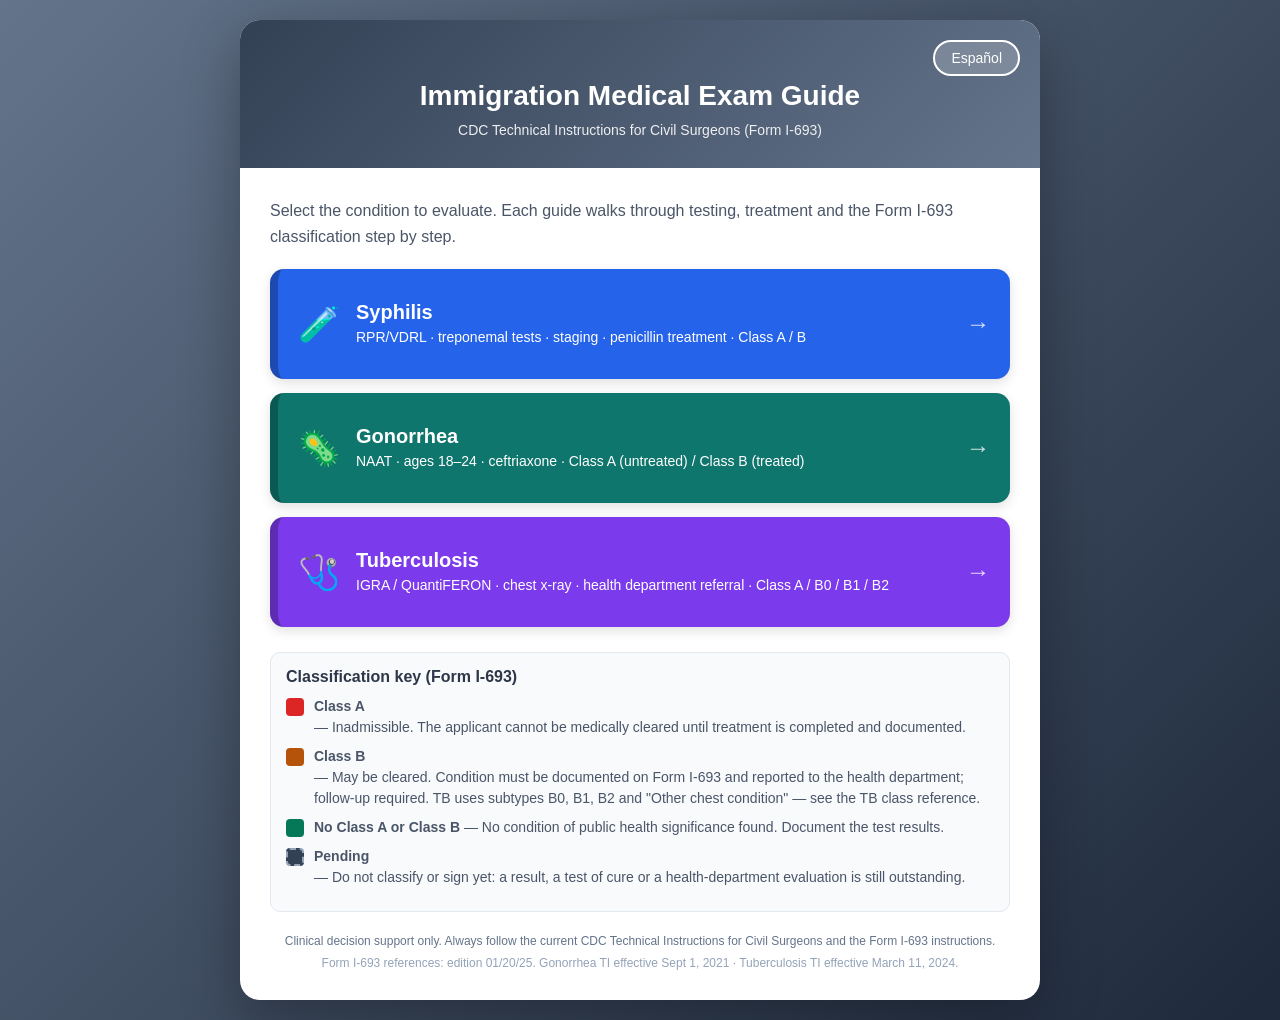
==== commit 44f35ffc: "Shared UI v2: contrast-safe class banners, checkbox choices, I-693 label box, reference cards - Dist" ====
--- a/index.html
+++ b/index.html
@@ -36,7 +36,7 @@
             </button>
             <h1>
                 <span class="lang-en">Immigration Medical Exam Guide</span>
-                <span class="lang-es">Guía del Examen Médico de Inmigración</span>
+                <span class="lang-es">Guía del examen médico de inmigración</span>
             </h1>
             <p>
                 <span class="lang-en">CDC Technical Instructions for Civil Surgeons (Form I-693)</span>
@@ -82,15 +82,15 @@
                 </a>
 
                 <a class="module-card tuberculosis" href="./tuberculosis.html">
-                    <span class="module-icon" aria-hidden="true">🫁</span>
+                    <span class="module-icon" aria-hidden="true">🩺</span>
                     <span class="module-text">
                         <span class="module-title">
-                            <span class="lang-en">Tuberculosis (IGRA / QuantiFERON)</span>
-                            <span class="lang-es">Tuberculosis (IGRA / QuantiFERON)</span>
+                            <span class="lang-en">Tuberculosis</span>
+                            <span class="lang-es">Tuberculosis</span>
                         </span>
                         <span class="module-desc">
-                            <span class="lang-en">IGRA · chest x-ray · health department referral · Class A / B0 / B1 / B2</span>
-                            <span class="lang-es">IGRA · radiografía de tórax · referencia al departamento de salud · Clase A / B0 / B1 / B2</span>
+                            <span class="lang-en">IGRA / QuantiFERON · chest x-ray · health department referral · Class A / B0 / B1 / B2</span>
+                            <span class="lang-es">IGRA / QuantiFERON · radiografía de tórax · derivación al departamento de salud · Clase A / B0 / B1 / B2</span>
                         </span>
                     </span>
                     <span class="module-arrow" aria-hidden="true">→</span>
@@ -120,8 +120,8 @@
                             <span class="lang-en">Class B</span>
                             <span class="lang-es">Clase B</span>
                         </strong>
-                        <span class="lang-en"> — Admissible. Condition must be documented on Form I-693 and reported to the health department; follow-up required.</span>
-                        <span class="lang-es"> — Admisible. La condición debe documentarse en el Formulario I-693 y notificarse al departamento de salud; requiere seguimiento.</span>
+                        <span class="lang-en"> — May be cleared. Condition must be documented on Form I-693 and reported to the health department; follow-up required. TB uses subtypes B0, B1, B2 and "Other chest condition" — see the TB class reference.</span>
+                        <span class="lang-es"> — Puede autorizarse. La condición debe documentarse en el Formulario I-693 y notificarse al departamento de salud; requiere seguimiento. La TB usa los subtipos B0, B1, B2 y «otra afección torácica»; vea la referencia de clases de TB.</span>
                     </span>
                 </div>
                 <div class="legend-row">
@@ -135,11 +135,26 @@
                         <span class="lang-es"> — No se encontró una condición de importancia para la salud pública. Documente los resultados de las pruebas.</span>
                     </span>
                 </div>
+                <div class="legend-row">
+                    <span class="legend-swatch hold" aria-hidden="true"></span>
+                    <span>
+                        <strong>
+                            <span class="lang-en">Pending</span>
+                            <span class="lang-es">Pendiente</span>
+                        </strong>
+                        <span class="lang-en"> — Do not classify or sign yet: a result, a test of cure or a health-department evaluation is still outstanding.</span>
+                        <span class="lang-es"> — No clasifique ni firme todavía: falta un resultado, una prueba de curación o la evaluación del departamento de salud.</span>
+                    </span>
+                </div>
             </div>
 
             <p class="footer-note">
                 <span class="lang-en">Clinical decision support only. Always follow the current CDC Technical Instructions for Civil Surgeons and the Form I-693 instructions.</span>
                 <span class="lang-es">Solo apoyo a la decisión clínica. Siga siempre las Instrucciones Técnicas vigentes de los CDC para Cirujanos Civiles y las instrucciones del Formulario I-693.</span>
+            </p>
+            <p class="edition">
+                <span class="lang-en">Form I-693 references: edition 01/20/25. Gonorrhea TI effective Sept 1, 2021 · Tuberculosis TI effective March 11, 2024.</span>
+                <span class="lang-es">Referencias al Formulario I-693: edición 01/20/25. IT de gonorrea vigente desde el 1 de sept. de 2021 · IT de tuberculosis vigente desde el 11 de marzo de 2024.</span>
             </p>
         </div>
     </div>
--- a/styles.css
+++ b/styles.css
@@ -164,7 +164,7 @@
 }
 
 button {
-    background: #3b82f6;
+    background: #2563eb;
     color: white;
     border: none;
     padding: 12px 24px;
@@ -179,7 +179,7 @@
 }
 
 button:hover {
-    background: #1d4ed8;
+    background: #1e40af;
     transform: translateY(-2px);
     box-shadow: 0 4px 12px rgba(59, 130, 246, 0.3);
 }
@@ -305,8 +305,9 @@
 }
 
 .badge.class-b {
-    background: #dbeafe;
-    color: #1e40af;
+    background: #fef3c7;
+    color: #92400e;
+    border: 2px solid #d97706;
 }
 
 .badge.no-class {
@@ -336,6 +337,9 @@
     text-decoration: none;
     transition: all 0.3s ease;
     z-index: 10;
+    min-height: 36px;
+    display: inline-flex;
+    align-items: center;
 }
 .home-link:hover { background: rgba(255,255,255,0.3); transform: translateY(-2px); }
 @media (max-width: 768px) { .home-link { top: 15px; left: 15px; font-size: 12px; padding: 6px 12px; } }
@@ -360,13 +364,13 @@
     transition: transform 0.2s ease, box-shadow 0.2s ease;
 }
 .module-card:hover { transform: translateY(-2px); box-shadow: 0 8px 20px rgba(0,0,0,0.18); }
-.module-card.syphilis { background: #3b82f6; }
-.module-card.gonorrhea { background: #0d9488; }
+.module-card.syphilis { background: #2563eb; }
+.module-card.gonorrhea { background: #0f766e; }
 .module-card.tuberculosis { background: #7c3aed; }
 .module-card .module-icon { font-size: 34px; line-height: 1; flex: none; }
 .module-card .module-text { flex: 1; min-width: 0; }
 .module-card .module-title { display: block; font-size: 20px; font-weight: 700; margin-bottom: 4px; }
-.module-card .module-desc { display: block; font-size: 13px; opacity: 0.92; line-height: 1.4; }
+.module-card .module-desc { display: block; font-size: 14px; opacity: 1; line-height: 1.4; }
 .module-card .module-arrow { margin-left: auto; font-size: 24px; opacity: 0.8; flex: none; }
 
 .legend { background: #f8fafc; border: 1px solid #e2e8f0; border-radius: 10px; padding: 15px; margin-bottom: 20px; }
@@ -374,7 +378,8 @@
 .legend-row { display: flex; align-items: flex-start; gap: 10px; margin: 8px 0; color: #4a5568; font-size: 14px; line-height: 1.5; }
 .legend-swatch { flex: none; width: 18px; height: 18px; border-radius: 4px; margin-top: 2px; }
 .legend-swatch.a { background: #dc2626; }
-.legend-swatch.b { background: #d97706; }
+.legend-swatch.b { background: #b45309; }
+.legend-swatch.hold { background: #334155; border: 2px dashed #94a3b8; box-sizing: border-box; }
 .legend-swatch.none { background: #047857; }
 .footer-note { color: #64748b; font-size: 12px; line-height: 1.5; text-align: center; margin-top: 10px; }
 
@@ -393,11 +398,11 @@
 .class-banner-icon { font-size: 34px; line-height: 1; flex: none; }
 .class-banner-text { flex: 1; min-width: 0; }
 .class-banner-title { font-size: 22px; line-height: 1.2; letter-spacing: 0.3px; }
-.class-banner-sub { font-size: 14px; font-weight: 500; margin-top: 6px; opacity: 0.95; line-height: 1.4; }
+.class-banner-sub { font-size: 15px; font-weight: 600; margin-top: 6px; line-height: 1.4; }
 .class-banner.a { background: #dc2626; border: 3px solid #7f1d1d; animation: classAPulse 1.2s ease-out 2; }
-.class-banner.b { background: #d97706; border: 3px solid #92400e; }
+.class-banner.b { background: #b45309; border: 3px solid #78350f; }
 .class-banner.none { background: #047857; border: 3px solid #064e3b; }
-.class-banner.hold { background: #ca8a04; border: 3px solid #854d0e; }
+.class-banner.hold { background: #334155; border: 3px dashed #cbd5e1; }
 @keyframes classAPulse {
     0% { box-shadow: 0 0 0 0 rgba(220,38,38,0.65); }
     100% { box-shadow: 0 0 0 18px rgba(220,38,38,0); }
@@ -411,22 +416,60 @@
     .class-banner-icon { font-size: 28px; }
 }
 
-/* Multi-select choice buttons */
-.choice-group { display: flex; flex-direction: column; gap: 10px; margin-bottom: 20px; }
+/* Multi-select choice buttons (role=checkbox) */
+.choice-group { display: flex; flex-direction: column; gap: 10px; margin-bottom: 16px; }
 .choice-group button { flex: none; width: 100%; }
-button.choice { background: #64748b; text-align: left; }
-button.choice:hover { background: #475569; }
-button.choice.selected { background: #3b82f6; }
-button.choice.selected:hover { background: #1d4ed8; }
-button.choice::before { content: "☐  "; }
-button.choice.selected::before { content: "✓  "; }
-button.primary-wide { width: 100%; background: #16a34a; }
-button.primary-wide:hover { background: #15803d; }
+button.choice {
+    display: flex;
+    align-items: flex-start;
+    gap: 12px;
+    text-align: left;
+    background: #ffffff;
+    color: #1f2937;
+    border: 2px solid #94a3b8;
+    padding: 12px 14px;
+    min-height: 48px;
+    box-shadow: none;
+}
+button.choice:hover { background: #f8fafc; transform: none; box-shadow: none; }
+button.choice::before {
+    content: "";
+    flex: none;
+    width: 22px;
+    height: 22px;
+    margin-top: 1px;
+    border: 2px solid #64748b;
+    border-radius: 5px;
+    background: #ffffff;
+    box-sizing: border-box;
+}
+button.choice.selected {
+    background: #eff6ff;
+    border-color: #2563eb;
+    color: #1e3a8a;
+}
+button.choice.selected::before {
+    border-color: #2563eb;
+    background: #2563eb url("data:image/svg+xml;utf8,<svg xmlns='http://www.w3.org/2000/svg' viewBox='0 0 24 24'><path fill='none' stroke='white' stroke-width='3.5' stroke-linecap='round' stroke-linejoin='round' d='M5 12.5l4.5 4.5L19 7'/></svg>") center/16px 16px no-repeat;
+}
+button.choice.selected:hover { background-color: #dbeafe; }
+button.choice[data-none] { border-style: dashed; }
+.choice-or { text-align: center; color: #64748b; font-size: 13px; margin: 2px 0 10px; }
+.choice-continue { position: sticky; bottom: 0; background: #ffffff; padding: 10px 0 4px; z-index: 3; }
+button.primary-wide { width: 100%; background: #2563eb; }
+button.primary-wide:hover { background: #1e40af; }
+.button-group.stacked { flex-direction: column; }
+.button-group.stacked button { width: 100%; text-align: left; flex: none; display: flex; align-items: center; justify-content: space-between; gap: 10px; }
+.class-tag { flex: none; font-size: 12px; font-weight: 700; padding: 3px 8px; border-radius: 10px; background: rgba(255,255,255,0.22); border: 1px solid rgba(255,255,255,0.6); white-space: nowrap; }
+.class-tag.a { background: #7f1d1d; }
+.class-tag.b { background: #78350f; }
+.class-tag.none { background: #064e3b; }
 
 /* Status pill on intermediate steps */
 .status-pill { display: inline-block; padding: 6px 14px; border-radius: 20px; font-size: 14px; font-weight: 600; margin-bottom: 15px; }
 .status-pill.a { background: #fee2e2; color: #7f1d1d; border: 2px solid #dc2626; }
-.status-pill.hold { background: #fef9c3; color: #713f12; border: 2px solid #ca8a04; }
+.status-pill.hold { background: #e2e8f0; color: #1e293b; border: 2px dashed #64748b; }
+.status-pill.b { background: #fef3c7; color: #78350f; border: 2px solid #b45309; }
 
 /* Required-action checklists */
 .checklist { list-style: none; margin: 10px 0 0 0; padding: 0; }
@@ -434,16 +477,71 @@
 .checklist li::before { content: "☐"; position: absolute; left: 4px; top: 0; color: #dc2626; font-size: 16px; }
 .info .checklist li::before { color: #3b82f6; }
 
-/* Reference tables */
+/* Reference tables (desktop) and stacked cards (phones) */
 .ref-table-wrap { overflow-x: auto; margin: 15px 0; -webkit-overflow-scrolling: touch; }
-.ref-table { width: 100%; border-collapse: collapse; font-size: 14px; min-width: 560px; }
+.ref-table { width: 100%; border-collapse: collapse; font-size: 14px; min-width: 480px; }
 .ref-table th, .ref-table td { padding: 10px; border: 1px solid #e2e8f0; text-align: left; vertical-align: top; color: #374151; line-height: 1.45; }
 .ref-table th { background: #f1f5f9; color: #1e40af; }
-.ref-table td.class-cell { font-weight: 700; white-space: nowrap; }
+.ref-table td.class-cell { font-weight: 700; }
 .ref-table tr.row-a td.class-cell { color: #b91c1c; }
 .ref-table tr.row-b td.class-cell { color: #b45309; }
 .ref-table tr.row-none td.class-cell { color: #047857; }
+.ref-cards { display: none; }
+.ref-card { border: 1px solid #e2e8f0; border-left: 8px solid #94a3b8; border-radius: 10px; padding: 12px 14px; margin: 10px 0; background: #ffffff; }
+.ref-card.a { border-left-color: #dc2626; }
+.ref-card.b { border-left-color: #b45309; }
+.ref-card.none { border-left-color: #047857; }
+.ref-card.hold { border-left-color: #334155; }
+.ref-card-title { font-weight: 700; font-size: 16px; color: #1f2937; margin-bottom: 6px; }
+.ref-card-row { font-size: 14px; color: #374151; line-height: 1.5; margin: 4px 0; }
+.ref-card-row strong { color: #1e40af; }
+.chip { display: inline-block; font-weight: 700; font-size: 12px; padding: 2px 8px; border-radius: 10px; }
+.chip.yes { background: #d1fae5; color: #065f46; }
+.chip.no { background: #fee2e2; color: #7f1d1d; }
+.chip.wait { background: #e2e8f0; color: #1e293b; }
+.disambiguator { background: #f8fafc; border: 1px solid #e2e8f0; border-radius: 10px; padding: 12px 14px; margin: 12px 0; font-size: 14px; line-height: 1.55; color: #374151; }
+.disambiguator li { margin: 4px 0 4px 18px; }
+@media (max-width: 600px) {
+    .ref-table-wrap { display: none; }
+    .ref-cards { display: block; }
+}
 
 /* Misc */
 .source { color: #64748b; font-size: 12px; margin-top: 15px; line-height: 1.5; }
 .badge.class-b-tb { background: #fef3c7; color: #92400e; border: 2px solid #d97706; }
+
+/* Form I-693 label box (always English) */
+.form-label { background: #f8fafc; border: 2px solid #1e40af; border-radius: 10px; padding: 12px 14px; margin: 12px 0 16px; }
+.form-label-caption { font-size: 13px; color: #1e40af; font-weight: 600; margin-bottom: 6px; }
+.form-label-row { display: flex; align-items: center; gap: 10px; flex-wrap: wrap; }
+.form-label-text { font-family: ui-monospace, SFMono-Regular, Menlo, Consolas, monospace; font-size: 15px; font-weight: 700; color: #111827; background: #ffffff; border: 1px dashed #64748b; border-radius: 6px; padding: 8px 10px; flex: 1; min-width: 0; }
+.copy-btn { flex: none; min-width: 0; padding: 8px 14px; font-size: 14px; background: #475569; }
+.copy-btn:hover { background: #334155; transform: none; box-shadow: none; }
+.form-label-meaning { font-size: 14px; color: #374151; margin-top: 8px; line-height: 1.5; }
+
+/* "Based on your answers" */
+.answers { background: #f1f5f9; border-radius: 10px; padding: 10px 14px; margin-bottom: 16px; font-size: 14px; color: #334155; }
+.answers-title { font-weight: 700; color: #1e293b; margin-bottom: 4px; }
+.answers ul { margin: 0 0 0 18px; }
+.answers li { margin: 2px 0; }
+
+/* Required-actions boxes coloured by class */
+.actions { padding: 15px; border-radius: 8px; margin: 15px 0; border-left: 4px solid #94a3b8; background: #f8fafc; }
+.actions strong { display: block; margin-bottom: 4px; color: #1f2937; }
+.actions-a { background: #fef2f2; border-left-color: #dc2626; }
+.actions-a strong { color: #b91c1c; }
+.actions-a .checklist li::before { color: #dc2626; }
+.actions-b { background: #fffbeb; border-left-color: #b45309; }
+.actions-b strong { color: #92400e; }
+.actions-b .checklist li::before { color: #b45309; }
+.actions-none { background: #ecfdf5; border-left-color: #047857; }
+.actions-none strong { color: #065f46; }
+.actions-none .checklist li::before { color: #047857; }
+.actions-hold { background: #f1f5f9; border-left-color: #334155; }
+.actions-hold strong { color: #1e293b; }
+.actions-hold .checklist li::before { color: #334155; }
+.deadline { font-weight: 700; color: #b91c1c; }
+
+.sr-only { position: absolute; width: 1px; height: 1px; padding: 0; margin: -1px; overflow: hidden; clip: rect(0,0,0,0); white-space: nowrap; border: 0; }
+.caption { font-size: 13px; color: #64748b; line-height: 1.5; margin-top: 8px; }
+.edition { font-size: 12px; color: #94a3b8; text-align: center; margin-top: 6px; }
